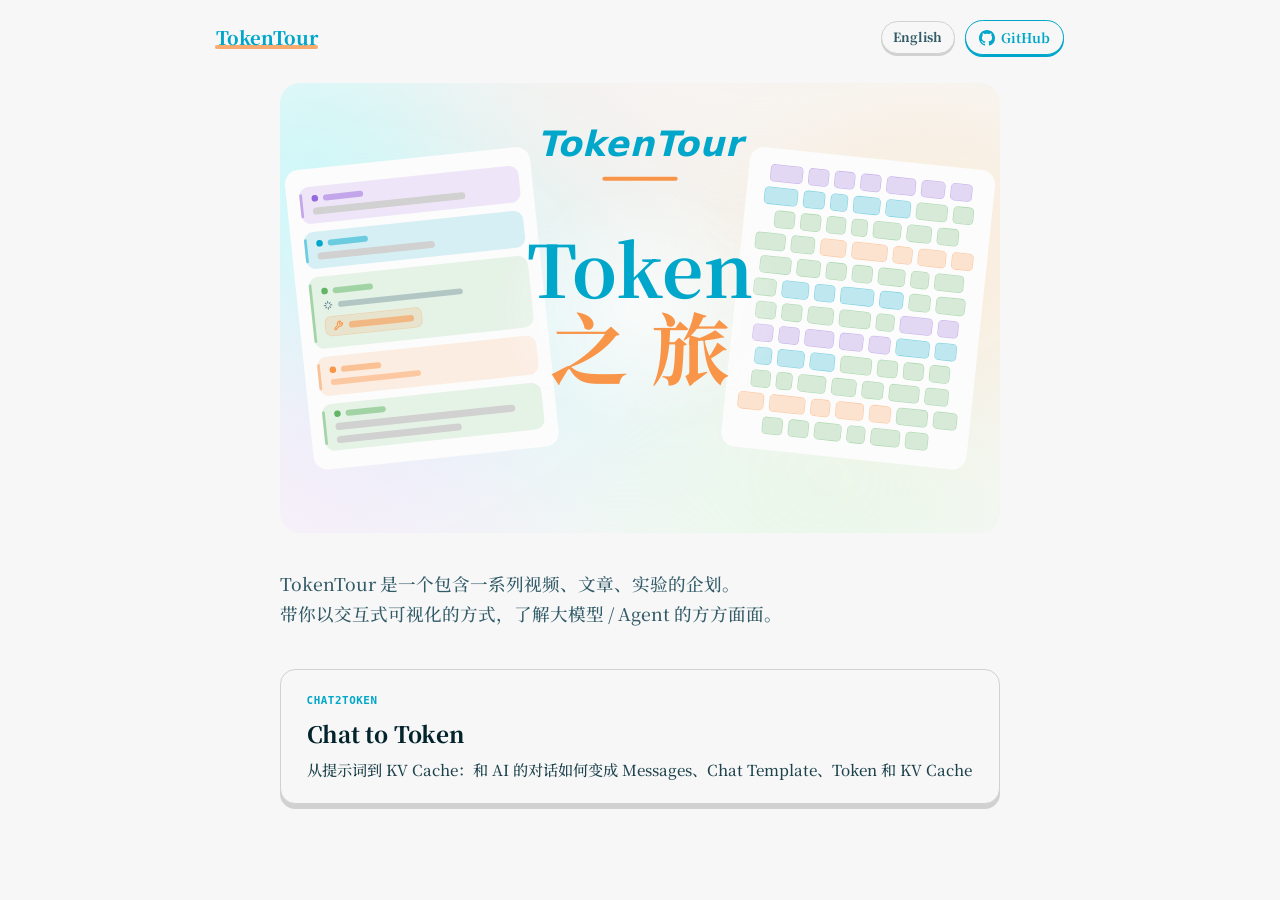
==== zh/index.html @ 14cf1799 "deploy: update static site" ====
<!DOCTYPE html><html lang="zh-CN"> <head><meta charset="UTF-8"><meta name="viewport" content="width=device-width"><meta name="description" content="TokenTour — interactive visualization from agentic messages to KV cache"><title>TokenTour · 交互式 LLM 可视化</title><link rel="preconnect" href="https://fonts.googleapis.com"><link rel="preconnect" href="https://fonts.gstatic.com" crossorigin><link rel="stylesheet" href="https://fonts.googleapis.com/css2?family=Noto+Serif+SC:wght@400;500;600;700&display=swap"><link rel="stylesheet" href="/_astro/Layout.DGezCr8Q.css">
<style>.site-actions[data-astro-cid-3ef6ksr2]{display:inline-flex;align-items:center;gap:.65rem}.site-brand[data-astro-cid-3ef6ksr2]{position:relative;isolation:isolate;font-size:1.15rem;font-weight:800;letter-spacing:-.01em;color:var(--color-primary-500)!important}.site-brand[data-astro-cid-3ef6ksr2]:before{content:"";position:absolute;z-index:-1;left:-.06em;right:-.06em;bottom:.14em;height:.2em;background:color-mix(in oklch,var(--color-accent-500) 78%,transparent);border-radius:2px}.site-lang[data-astro-cid-3ef6ksr2]{display:inline-flex;align-items:center;justify-content:center;min-width:3.25rem;padding:.36rem .72rem;border:1.5px solid var(--color-rule);border-radius:999px;background:var(--color-paper);box-shadow:0 2px 0 0 var(--color-rule);font-size:.78rem;font-weight:800;color:var(--color-ink-soft)!important;transition:transform .12s ease,box-shadow .12s ease,color .15s ease,border-color .15s ease}.site-lang[data-astro-cid-3ef6ksr2]:hover{transform:translateY(-1px);border-color:var(--color-primary-500);color:var(--color-primary-500)!important;box-shadow:0 4px color-mix(in oklch,var(--color-primary-500) 28%,white)}.site-lang[data-astro-cid-3ef6ksr2]:active{transform:translateY(2px);box-shadow:0 0 0 0 var(--color-rule)}.site-gh[data-astro-cid-3ef6ksr2]{display:inline-flex;align-items:center;gap:.4rem;padding:.42rem .8rem;border:1.5px solid var(--color-primary-500);border-radius:999px;background:var(--color-paper);box-shadow:0 2px 0 0 var(--color-primary-500);font-size:.82rem;font-weight:700;color:var(--color-primary-500)!important;transition:transform .12s ease,box-shadow .12s ease,background .15s ease,color .15s ease,border-color .15s ease}.site-gh[data-astro-cid-3ef6ksr2]:hover{transform:translateY(-1px);border-color:var(--color-primary-500);background:var(--color-primary-500);color:#fff!important;box-shadow:0 4px 0 0 var(--color-primary-700)}.site-gh[data-astro-cid-3ef6ksr2]:active{transform:translateY(2px);box-shadow:0 0 0 0 var(--color-primary-700)}@media(max-width:520px){.site-actions[data-astro-cid-3ef6ksr2]{gap:.45rem}.site-gh[data-astro-cid-3ef6ksr2] span[data-astro-cid-3ef6ksr2]{display:none}.site-gh[data-astro-cid-3ef6ksr2],.site-lang[data-astro-cid-3ef6ksr2]{padding-inline:.68rem}}
</style>
<link rel="stylesheet" href="/_astro/CoverHero.C9RZPuMT.css">
<style>.tcard[data-astro-cid-qvmzpehu]{--accent: var(--color-primary-500);--edge: var(--color-rule);--press: 5px;position:relative;isolation:isolate;overflow:hidden;display:flex;flex-direction:column;gap:.45rem;padding:1.45rem 1.6rem 1.3rem;border:1.5px solid var(--color-rule);border-radius:.95rem;background:var(--color-paper);box-shadow:0 var(--press) 0 0 var(--edge);text-decoration:none;transition:transform .15s ease,box-shadow .15s ease,border-color .2s ease}.tcard[data-astro-cid-qvmzpehu]:hover{transform:translateY(-3px);border-color:color-mix(in oklch,var(--accent) 60%,white);--edge: color-mix(in oklch, var(--accent) 32%, white);box-shadow:0 8px 0 0 var(--edge)}.tcard[data-astro-cid-qvmzpehu]:active{transform:translateY(var(--press));box-shadow:0 0 0 0 var(--edge)}.tcard__fog[data-astro-cid-qvmzpehu]{position:absolute;inset:-40%;z-index:0;opacity:0;transition:opacity .4s ease;pointer-events:none;filter:blur(44px);background:radial-gradient(60% 66% at calc(var(--mx, 50%)) calc(var(--my, 50%)),oklch(.94 .085 350 / .66),transparent 80%),radial-gradient(64% 70% at calc(100% - var(--mx, 50%) * .7) calc(var(--my, 50%) * .6 + 6%),oklch(.95 .08 58 / .62),transparent 80%),radial-gradient(66% 72% at calc(var(--mx, 50%) * .6 + 12%) calc(100% - var(--my, 50%) * .7),oklch(.93 .095 295 / .64),transparent 80%),radial-gradient(62% 68% at calc(100% - var(--mx, 50%) * .5) calc(100% - var(--my, 50%) * .55),oklch(.94 .08 240 / .58),transparent 80%),radial-gradient(70% 76% at calc(var(--mx, 50%) * .45 + 28%) calc(var(--my, 50%) * .45 + 26%),oklch(.95 .07 175 / .5),transparent 84%)}.tcard[data-astro-cid-qvmzpehu]:hover .tcard__fog[data-astro-cid-qvmzpehu]{opacity:1}.tcard[data-astro-cid-qvmzpehu]>[data-astro-cid-qvmzpehu]:not(.tcard__fog){position:relative;z-index:1}.tcard__eyebrow[data-astro-cid-qvmzpehu]{font-family:var(--font-mono);font-size:.68rem;font-weight:700;letter-spacing:.05em;text-transform:uppercase;color:var(--accent)}.tcard__title[data-astro-cid-qvmzpehu]{font-size:1.4rem;font-weight:800;letter-spacing:-.01em;color:var(--color-ink)}.tcard__sub[data-astro-cid-qvmzpehu]{font-size:.95rem;font-weight:600;color:var(--color-ink)}.tcard__desc[data-astro-cid-qvmzpehu]{font-size:.95rem;line-height:1.65;color:color-mix(in oklch,var(--color-ink-soft) 55%,var(--color-ink))}.tcard__go[data-astro-cid-qvmzpehu]{margin-top:.4rem;font-size:.85rem;font-weight:700;color:var(--accent)}.tcard__arrow[data-astro-cid-qvmzpehu]{display:inline-block;transition:transform .18s ease}.tcard[data-astro-cid-qvmzpehu]:hover .tcard__arrow[data-astro-cid-qvmzpehu]{transform:translate(3px)}
.home[data-astro-cid-ju6urtpp]{padding-top:.5rem}.home__lede[data-astro-cid-ju6urtpp]{margin:2.25rem 0 2.5rem;max-width:36rem;font-size:1.1rem;line-height:1.7;color:var(--color-ink-soft)}.home__grid[data-astro-cid-ju6urtpp]{display:grid;grid-template-columns:repeat(auto-fit,minmax(17rem,1fr));gap:1.1rem}
</style></head> <body class="min-h-screen">  <header class="site-bar" data-astro-cid-3ef6ksr2> <a class="site-brand" href="/" data-astro-cid-3ef6ksr2>TokenTour</a> <nav class="site-actions" aria-label="Site links" data-astro-cid-3ef6ksr2> <a class="site-lang" href="/" aria-label="Switch to English" data-astro-cid-3ef6ksr2> English </a> <a class="site-gh" href="https://github.com/flwfdd/TokenTour" target="_blank" rel="noopener" data-astro-cid-3ef6ksr2> <svg viewBox="0 0 16 16" width="16" height="16" fill="currentColor" aria-hidden="true" data-astro-cid-3ef6ksr2> <path d="M8 0C3.58 0 0 3.58 0 8c0 3.54 2.29 6.53 5.47 7.59.4.07.55-.17.55-.38 0-.19-.01-.82-.01-1.49-2.01.37-2.53-.49-2.69-.94-.09-.23-.48-.94-.82-1.13-.28-.15-.68-.52-.01-.53.63-.01 1.08.58 1.23.82.72 1.21 1.87.87 2.33.66.07-.52.28-.87.51-1.07-1.78-.2-3.64-.89-3.64-3.95 0-.87.31-1.59.82-2.15-.08-.2-.36-1.02.08-2.12 0 0 .67-.21 2.2.82.64-.18 1.32-.27 2-.27.68 0 1.36.09 2 .27 1.53-1.04 2.2-.82 2.2-.82.44 1.1.16 1.92.08 2.12.51.56.82 1.27.82 2.15 0 3.07-1.87 3.75-3.65 3.95.29.25.54.73.54 1.48 0 1.07-.01 1.93-.01 2.2 0 .21.15.46.55.38A8.01 8.01 0 0016 8c0-4.42-3.58-8-8-8z" data-astro-cid-3ef6ksr2></path> </svg> <span data-astro-cid-3ef6ksr2>GitHub</span> </a> </nav> </header> <main class="column home" data-astro-cid-ju6urtpp> <section class="cover" aria-label="TokenTour 封面" data-astro-cid-ry7qtlxd> <div class="cover__fog" data-cover-fog data-astro-cid-ry7qtlxd></div> <div class="cover__stage" data-astro-cid-ry7qtlxd>  <div class="cover__card-pos cover__card-pos--left" data-astro-cid-ry7qtlxd> <div class="ch-card" data-astro-cid-ry7qtlxd>  <div class="ch-role" style="min-height:68px;background:color-mix(in oklch, oklch(0.62 0.17 300) 15%, transparent)" data-astro-cid-ry7qtlxd> <span class="ch-rail" style="background:oklch(0.62 0.17 300)" data-astro-cid-ry7qtlxd></span> <div class="ch-head" data-astro-cid-ry7qtlxd> <span class="ch-dot" style="background:oklch(0.62 0.17 300)" data-astro-cid-ry7qtlxd></span> <span class="ch-bar" style="width:74px;height:11px;background:color-mix(in oklch, oklch(0.62 0.17 300) 50%, transparent)" data-astro-cid-ry7qtlxd></span> </div> <span class="ch-bar" style="width:78%;background:oklch(0.86 0 0)" data-astro-cid-ry7qtlxd></span> </div>  <div class="ch-role" style="min-height:68px;background:color-mix(in oklch, oklch(0.67 0.13 218) 15%, transparent)" data-astro-cid-ry7qtlxd> <span class="ch-rail" style="background:oklch(0.67 0.13 218)" data-astro-cid-ry7qtlxd></span> <div class="ch-head" data-astro-cid-ry7qtlxd> <span class="ch-dot" style="background:oklch(0.67 0.13 218)" data-astro-cid-ry7qtlxd></span> <span class="ch-bar" style="width:74px;height:11px;background:color-mix(in oklch, oklch(0.67 0.13 218) 50%, transparent)" data-astro-cid-ry7qtlxd></span> </div> <span class="ch-bar" style="width:60%;background:oklch(0.86 0 0)" data-astro-cid-ry7qtlxd></span> </div>  <div class="ch-role" style="min-height:132px;background:color-mix(in oklch, oklch(0.7 0.14 145) 15%, transparent)" data-astro-cid-ry7qtlxd> <span class="ch-rail" style="background:oklch(0.7 0.14 145)" data-astro-cid-ry7qtlxd></span> <div class="ch-head" data-astro-cid-ry7qtlxd> <span class="ch-dot" style="background:oklch(0.7 0.14 145)" data-astro-cid-ry7qtlxd></span> <span class="ch-bar" style="width:74px;height:11px;background:color-mix(in oklch, oklch(0.7 0.14 145) 50%, transparent)" data-astro-cid-ry7qtlxd></span> </div> <div class="ch-head" data-astro-cid-ry7qtlxd> <svg class="ch-icon" viewBox="0 0 24 24" fill="none" stroke="oklch(0.6 0.04 218)" stroke-width="2.4" stroke-linecap="round" stroke-linejoin="round" data-astro-cid-ry7qtlxd><path d="M12 3v4 M12 17v4 M3 12h4 M17 12h4 M6.3 6.3l2.1 2.1 M15.6 15.6l2.1 2.1 M17.7 6.3l-2.1 2.1 M8.4 15.6l-2.1 2.1" data-astro-cid-ry7qtlxd></path></svg> <span class="ch-bar" style="width:64%;height:11px;background:color-mix(in oklch, oklch(0.6 0.04 218) 40%, transparent)" data-astro-cid-ry7qtlxd></span> </div> <div class="ch-tool" style="background:color-mix(in oklch, oklch(0.76 0.15 55) 16%, transparent);border:1.5px solid color-mix(in oklch, oklch(0.76 0.15 55) 32%, transparent)" data-astro-cid-ry7qtlxd> <svg class="ch-icon" viewBox="0 0 24 24" fill="none" stroke="oklch(0.76 0.15 55)" stroke-width="2.4" stroke-linecap="round" stroke-linejoin="round" data-astro-cid-ry7qtlxd><path d="M14.7 6.3a1 1 0 0 0 0 1.4l1.6 1.6a1 1 0 0 0 1.4 0l3.77-3.77a6 6 0 0 1-7.94 7.94l-6.91 6.91a2.12 2.12 0 0 1-3-3l6.91-6.91a6 6 0 0 1 7.94-7.94l-3.76 3.76z" data-astro-cid-ry7qtlxd></path></svg> <span class="ch-bar" style="width:120px;height:12px;background:color-mix(in oklch, oklch(0.76 0.15 55) 55%, transparent)" data-astro-cid-ry7qtlxd></span> </div> </div>  <div class="ch-role" style="min-height:72px;background:color-mix(in oklch, oklch(0.76 0.15 55) 15%, transparent)" data-astro-cid-ry7qtlxd> <span class="ch-rail" style="background:oklch(0.76 0.15 55)" data-astro-cid-ry7qtlxd></span> <div class="ch-head" data-astro-cid-ry7qtlxd> <span class="ch-dot" style="background:oklch(0.76 0.15 55)" data-astro-cid-ry7qtlxd></span> <span class="ch-bar" style="width:74px;height:11px;background:color-mix(in oklch, oklch(0.76 0.15 55) 50%, transparent)" data-astro-cid-ry7qtlxd></span> </div> <span class="ch-bar" style="width:46%;height:11px;background:color-mix(in oklch, oklch(0.76 0.15 55) 42%, transparent)" data-astro-cid-ry7qtlxd></span> </div>  <div class="ch-role" style="min-height:86px;background:color-mix(in oklch, oklch(0.7 0.14 145) 15%, transparent)" data-astro-cid-ry7qtlxd> <span class="ch-rail" style="background:oklch(0.7 0.14 145)" data-astro-cid-ry7qtlxd></span> <div class="ch-head" data-astro-cid-ry7qtlxd> <span class="ch-dot" style="background:oklch(0.7 0.14 145)" data-astro-cid-ry7qtlxd></span> <span class="ch-bar" style="width:74px;height:11px;background:color-mix(in oklch, oklch(0.7 0.14 145) 50%, transparent)" data-astro-cid-ry7qtlxd></span> </div> <span class="ch-bar" style="width:92%;background:oklch(0.86 0 0)" data-astro-cid-ry7qtlxd></span> <span class="ch-bar" style="width:64%;background:oklch(0.86 0 0)" data-astro-cid-ry7qtlxd></span> </div> </div> </div>  <div class="cover__card-pos cover__card-pos--right" data-astro-cid-ry7qtlxd> <div class="tk-card" data-astro-cid-ry7qtlxd> <span class="tk-block" style="width:60px;background:color-mix(in oklch, oklch(0.62 0.17 300) 24%, transparent);border:1.5px solid color-mix(in oklch, oklch(0.62 0.17 300) 42%, transparent)" data-astro-cid-ry7qtlxd></span><span class="tk-block" style="width:38px;background:color-mix(in oklch, oklch(0.62 0.17 300) 24%, transparent);border:1.5px solid color-mix(in oklch, oklch(0.62 0.17 300) 42%, transparent)" data-astro-cid-ry7qtlxd></span><span class="tk-block" style="width:38px;background:color-mix(in oklch, oklch(0.62 0.17 300) 24%, transparent);border:1.5px solid color-mix(in oklch, oklch(0.62 0.17 300) 42%, transparent)" data-astro-cid-ry7qtlxd></span><span class="tk-block" style="width:38px;background:color-mix(in oklch, oklch(0.62 0.17 300) 24%, transparent);border:1.5px solid color-mix(in oklch, oklch(0.62 0.17 300) 42%, transparent)" data-astro-cid-ry7qtlxd></span><span class="tk-block" style="width:54px;background:color-mix(in oklch, oklch(0.62 0.17 300) 24%, transparent);border:1.5px solid color-mix(in oklch, oklch(0.62 0.17 300) 42%, transparent)" data-astro-cid-ry7qtlxd></span><span class="tk-block" style="width:44px;background:color-mix(in oklch, oklch(0.62 0.17 300) 24%, transparent);border:1.5px solid color-mix(in oklch, oklch(0.62 0.17 300) 42%, transparent)" data-astro-cid-ry7qtlxd></span><span class="tk-block" style="width:40px;background:color-mix(in oklch, oklch(0.62 0.17 300) 24%, transparent);border:1.5px solid color-mix(in oklch, oklch(0.62 0.17 300) 42%, transparent)" data-astro-cid-ry7qtlxd></span><span class="tk-block" style="width:62px;background:color-mix(in oklch, oklch(0.67 0.13 218) 24%, transparent);border:1.5px solid color-mix(in oklch, oklch(0.67 0.13 218) 42%, transparent)" data-astro-cid-ry7qtlxd></span><span class="tk-block" style="width:40px;background:color-mix(in oklch, oklch(0.67 0.13 218) 24%, transparent);border:1.5px solid color-mix(in oklch, oklch(0.67 0.13 218) 42%, transparent)" data-astro-cid-ry7qtlxd></span><span class="tk-block" style="width:32px;background:color-mix(in oklch, oklch(0.67 0.13 218) 24%, transparent);border:1.5px solid color-mix(in oklch, oklch(0.67 0.13 218) 42%, transparent)" data-astro-cid-ry7qtlxd></span><span class="tk-block" style="width:50px;background:color-mix(in oklch, oklch(0.67 0.13 218) 24%, transparent);border:1.5px solid color-mix(in oklch, oklch(0.67 0.13 218) 42%, transparent)" data-astro-cid-ry7qtlxd></span><span class="tk-block" style="width:46px;background:color-mix(in oklch, oklch(0.67 0.13 218) 24%, transparent);border:1.5px solid color-mix(in oklch, oklch(0.67 0.13 218) 42%, transparent)" data-astro-cid-ry7qtlxd></span><span class="tk-block" style="width:58px;background:color-mix(in oklch, oklch(0.7 0.14 145) 24%, transparent);border:1.5px solid color-mix(in oklch, oklch(0.7 0.14 145) 42%, transparent)" data-astro-cid-ry7qtlxd></span><span class="tk-block" style="width:38px;background:color-mix(in oklch, oklch(0.7 0.14 145) 24%, transparent);border:1.5px solid color-mix(in oklch, oklch(0.7 0.14 145) 42%, transparent)" data-astro-cid-ry7qtlxd></span><span class="tk-block" style="width:38px;background:color-mix(in oklch, oklch(0.7 0.14 145) 24%, transparent);border:1.5px solid color-mix(in oklch, oklch(0.7 0.14 145) 42%, transparent)" data-astro-cid-ry7qtlxd></span><span class="tk-block" style="width:38px;background:color-mix(in oklch, oklch(0.7 0.14 145) 24%, transparent);border:1.5px solid color-mix(in oklch, oklch(0.7 0.14 145) 42%, transparent)" data-astro-cid-ry7qtlxd></span><span class="tk-block" style="width:36px;background:color-mix(in oklch, oklch(0.7 0.14 145) 24%, transparent);border:1.5px solid color-mix(in oklch, oklch(0.7 0.14 145) 42%, transparent)" data-astro-cid-ry7qtlxd></span><span class="tk-block" style="width:30px;background:color-mix(in oklch, oklch(0.7 0.14 145) 24%, transparent);border:1.5px solid color-mix(in oklch, oklch(0.7 0.14 145) 42%, transparent)" data-astro-cid-ry7qtlxd></span><span class="tk-block" style="width:52px;background:color-mix(in oklch, oklch(0.7 0.14 145) 24%, transparent);border:1.5px solid color-mix(in oklch, oklch(0.7 0.14 145) 42%, transparent)" data-astro-cid-ry7qtlxd></span><span class="tk-block" style="width:46px;background:color-mix(in oklch, oklch(0.7 0.14 145) 24%, transparent);border:1.5px solid color-mix(in oklch, oklch(0.7 0.14 145) 42%, transparent)" data-astro-cid-ry7qtlxd></span><span class="tk-block" style="width:40px;background:color-mix(in oklch, oklch(0.7 0.14 145) 24%, transparent);border:1.5px solid color-mix(in oklch, oklch(0.7 0.14 145) 42%, transparent)" data-astro-cid-ry7qtlxd></span><span class="tk-block" style="width:56px;background:color-mix(in oklch, oklch(0.7 0.14 145) 24%, transparent);border:1.5px solid color-mix(in oklch, oklch(0.7 0.14 145) 42%, transparent)" data-astro-cid-ry7qtlxd></span><span class="tk-block" style="width:44px;background:color-mix(in oklch, oklch(0.7 0.14 145) 24%, transparent);border:1.5px solid color-mix(in oklch, oklch(0.7 0.14 145) 42%, transparent)" data-astro-cid-ry7qtlxd></span><span class="tk-block" style="width:48px;background:color-mix(in oklch, oklch(0.76 0.15 55) 24%, transparent);border:1.5px solid color-mix(in oklch, oklch(0.76 0.15 55) 42%, transparent)" data-astro-cid-ry7qtlxd></span><span class="tk-block" style="width:66px;background:color-mix(in oklch, oklch(0.76 0.15 55) 24%, transparent);border:1.5px solid color-mix(in oklch, oklch(0.76 0.15 55) 42%, transparent)" data-astro-cid-ry7qtlxd></span><span class="tk-block" style="width:36px;background:color-mix(in oklch, oklch(0.76 0.15 55) 24%, transparent);border:1.5px solid color-mix(in oklch, oklch(0.76 0.15 55) 42%, transparent)" data-astro-cid-ry7qtlxd></span><span class="tk-block" style="width:52px;background:color-mix(in oklch, oklch(0.76 0.15 55) 24%, transparent);border:1.5px solid color-mix(in oklch, oklch(0.76 0.15 55) 42%, transparent)" data-astro-cid-ry7qtlxd></span><span class="tk-block" style="width:40px;background:color-mix(in oklch, oklch(0.76 0.15 55) 24%, transparent);border:1.5px solid color-mix(in oklch, oklch(0.76 0.15 55) 42%, transparent)" data-astro-cid-ry7qtlxd></span><span class="tk-block" style="width:58px;background:color-mix(in oklch, oklch(0.7 0.14 145) 24%, transparent);border:1.5px solid color-mix(in oklch, oklch(0.7 0.14 145) 42%, transparent)" data-astro-cid-ry7qtlxd></span><span class="tk-block" style="width:44px;background:color-mix(in oklch, oklch(0.7 0.14 145) 24%, transparent);border:1.5px solid color-mix(in oklch, oklch(0.7 0.14 145) 42%, transparent)" data-astro-cid-ry7qtlxd></span><span class="tk-block" style="width:38px;background:color-mix(in oklch, oklch(0.7 0.14 145) 24%, transparent);border:1.5px solid color-mix(in oklch, oklch(0.7 0.14 145) 42%, transparent)" data-astro-cid-ry7qtlxd></span><span class="tk-block" style="width:38px;background:color-mix(in oklch, oklch(0.7 0.14 145) 24%, transparent);border:1.5px solid color-mix(in oklch, oklch(0.7 0.14 145) 42%, transparent)" data-astro-cid-ry7qtlxd></span><span class="tk-block" style="width:50px;background:color-mix(in oklch, oklch(0.7 0.14 145) 24%, transparent);border:1.5px solid color-mix(in oklch, oklch(0.7 0.14 145) 42%, transparent)" data-astro-cid-ry7qtlxd></span><span class="tk-block" style="width:34px;background:color-mix(in oklch, oklch(0.7 0.14 145) 24%, transparent);border:1.5px solid color-mix(in oklch, oklch(0.7 0.14 145) 42%, transparent)" data-astro-cid-ry7qtlxd></span><span class="tk-block" style="width:54px;background:color-mix(in oklch, oklch(0.7 0.14 145) 24%, transparent);border:1.5px solid color-mix(in oklch, oklch(0.7 0.14 145) 42%, transparent)" data-astro-cid-ry7qtlxd></span><span class="tk-block" style="width:42px;background:color-mix(in oklch, oklch(0.7 0.14 145) 24%, transparent);border:1.5px solid color-mix(in oklch, oklch(0.7 0.14 145) 42%, transparent)" data-astro-cid-ry7qtlxd></span><span class="tk-block" style="width:50px;background:color-mix(in oklch, oklch(0.67 0.13 218) 24%, transparent);border:1.5px solid color-mix(in oklch, oklch(0.67 0.13 218) 42%, transparent)" data-astro-cid-ry7qtlxd></span><span class="tk-block" style="width:38px;background:color-mix(in oklch, oklch(0.67 0.13 218) 24%, transparent);border:1.5px solid color-mix(in oklch, oklch(0.67 0.13 218) 42%, transparent)" data-astro-cid-ry7qtlxd></span><span class="tk-block" style="width:62px;background:color-mix(in oklch, oklch(0.67 0.13 218) 24%, transparent);border:1.5px solid color-mix(in oklch, oklch(0.67 0.13 218) 42%, transparent)" data-astro-cid-ry7qtlxd></span><span class="tk-block" style="width:44px;background:color-mix(in oklch, oklch(0.67 0.13 218) 24%, transparent);border:1.5px solid color-mix(in oklch, oklch(0.67 0.13 218) 42%, transparent)" data-astro-cid-ry7qtlxd></span><span class="tk-block" style="width:40px;background:color-mix(in oklch, oklch(0.7 0.14 145) 24%, transparent);border:1.5px solid color-mix(in oklch, oklch(0.7 0.14 145) 42%, transparent)" data-astro-cid-ry7qtlxd></span><span class="tk-block" style="width:54px;background:color-mix(in oklch, oklch(0.7 0.14 145) 24%, transparent);border:1.5px solid color-mix(in oklch, oklch(0.7 0.14 145) 42%, transparent)" data-astro-cid-ry7qtlxd></span><span class="tk-block" style="width:38px;background:color-mix(in oklch, oklch(0.7 0.14 145) 24%, transparent);border:1.5px solid color-mix(in oklch, oklch(0.7 0.14 145) 42%, transparent)" data-astro-cid-ry7qtlxd></span><span class="tk-block" style="width:38px;background:color-mix(in oklch, oklch(0.7 0.14 145) 24%, transparent);border:1.5px solid color-mix(in oklch, oklch(0.7 0.14 145) 42%, transparent)" data-astro-cid-ry7qtlxd></span><span class="tk-block" style="width:48px;background:color-mix(in oklch, oklch(0.7 0.14 145) 24%, transparent);border:1.5px solid color-mix(in oklch, oklch(0.7 0.14 145) 42%, transparent)" data-astro-cid-ry7qtlxd></span><span class="tk-block" style="width:58px;background:color-mix(in oklch, oklch(0.7 0.14 145) 24%, transparent);border:1.5px solid color-mix(in oklch, oklch(0.7 0.14 145) 42%, transparent)" data-astro-cid-ry7qtlxd></span><span class="tk-block" style="width:34px;background:color-mix(in oklch, oklch(0.7 0.14 145) 24%, transparent);border:1.5px solid color-mix(in oklch, oklch(0.7 0.14 145) 42%, transparent)" data-astro-cid-ry7qtlxd></span><span class="tk-block" style="width:60px;background:color-mix(in oklch, oklch(0.62 0.17 300) 24%, transparent);border:1.5px solid color-mix(in oklch, oklch(0.62 0.17 300) 42%, transparent)" data-astro-cid-ry7qtlxd></span><span class="tk-block" style="width:38px;background:color-mix(in oklch, oklch(0.62 0.17 300) 24%, transparent);border:1.5px solid color-mix(in oklch, oklch(0.62 0.17 300) 42%, transparent)" data-astro-cid-ry7qtlxd></span><span class="tk-block" style="width:38px;background:color-mix(in oklch, oklch(0.62 0.17 300) 24%, transparent);border:1.5px solid color-mix(in oklch, oklch(0.62 0.17 300) 42%, transparent)" data-astro-cid-ry7qtlxd></span><span class="tk-block" style="width:38px;background:color-mix(in oklch, oklch(0.62 0.17 300) 24%, transparent);border:1.5px solid color-mix(in oklch, oklch(0.62 0.17 300) 42%, transparent)" data-astro-cid-ry7qtlxd></span><span class="tk-block" style="width:54px;background:color-mix(in oklch, oklch(0.62 0.17 300) 24%, transparent);border:1.5px solid color-mix(in oklch, oklch(0.62 0.17 300) 42%, transparent)" data-astro-cid-ry7qtlxd></span><span class="tk-block" style="width:44px;background:color-mix(in oklch, oklch(0.62 0.17 300) 24%, transparent);border:1.5px solid color-mix(in oklch, oklch(0.62 0.17 300) 42%, transparent)" data-astro-cid-ry7qtlxd></span><span class="tk-block" style="width:40px;background:color-mix(in oklch, oklch(0.62 0.17 300) 24%, transparent);border:1.5px solid color-mix(in oklch, oklch(0.62 0.17 300) 42%, transparent)" data-astro-cid-ry7qtlxd></span><span class="tk-block" style="width:62px;background:color-mix(in oklch, oklch(0.67 0.13 218) 24%, transparent);border:1.5px solid color-mix(in oklch, oklch(0.67 0.13 218) 42%, transparent)" data-astro-cid-ry7qtlxd></span><span class="tk-block" style="width:40px;background:color-mix(in oklch, oklch(0.67 0.13 218) 24%, transparent);border:1.5px solid color-mix(in oklch, oklch(0.67 0.13 218) 42%, transparent)" data-astro-cid-ry7qtlxd></span><span class="tk-block" style="width:32px;background:color-mix(in oklch, oklch(0.67 0.13 218) 24%, transparent);border:1.5px solid color-mix(in oklch, oklch(0.67 0.13 218) 42%, transparent)" data-astro-cid-ry7qtlxd></span><span class="tk-block" style="width:50px;background:color-mix(in oklch, oklch(0.67 0.13 218) 24%, transparent);border:1.5px solid color-mix(in oklch, oklch(0.67 0.13 218) 42%, transparent)" data-astro-cid-ry7qtlxd></span><span class="tk-block" style="width:46px;background:color-mix(in oklch, oklch(0.67 0.13 218) 24%, transparent);border:1.5px solid color-mix(in oklch, oklch(0.67 0.13 218) 42%, transparent)" data-astro-cid-ry7qtlxd></span><span class="tk-block" style="width:58px;background:color-mix(in oklch, oklch(0.7 0.14 145) 24%, transparent);border:1.5px solid color-mix(in oklch, oklch(0.7 0.14 145) 42%, transparent)" data-astro-cid-ry7qtlxd></span><span class="tk-block" style="width:38px;background:color-mix(in oklch, oklch(0.7 0.14 145) 24%, transparent);border:1.5px solid color-mix(in oklch, oklch(0.7 0.14 145) 42%, transparent)" data-astro-cid-ry7qtlxd></span><span class="tk-block" style="width:38px;background:color-mix(in oklch, oklch(0.7 0.14 145) 24%, transparent);border:1.5px solid color-mix(in oklch, oklch(0.7 0.14 145) 42%, transparent)" data-astro-cid-ry7qtlxd></span><span class="tk-block" style="width:38px;background:color-mix(in oklch, oklch(0.7 0.14 145) 24%, transparent);border:1.5px solid color-mix(in oklch, oklch(0.7 0.14 145) 42%, transparent)" data-astro-cid-ry7qtlxd></span><span class="tk-block" style="width:36px;background:color-mix(in oklch, oklch(0.7 0.14 145) 24%, transparent);border:1.5px solid color-mix(in oklch, oklch(0.7 0.14 145) 42%, transparent)" data-astro-cid-ry7qtlxd></span><span class="tk-block" style="width:30px;background:color-mix(in oklch, oklch(0.7 0.14 145) 24%, transparent);border:1.5px solid color-mix(in oklch, oklch(0.7 0.14 145) 42%, transparent)" data-astro-cid-ry7qtlxd></span><span class="tk-block" style="width:52px;background:color-mix(in oklch, oklch(0.7 0.14 145) 24%, transparent);border:1.5px solid color-mix(in oklch, oklch(0.7 0.14 145) 42%, transparent)" data-astro-cid-ry7qtlxd></span><span class="tk-block" style="width:46px;background:color-mix(in oklch, oklch(0.7 0.14 145) 24%, transparent);border:1.5px solid color-mix(in oklch, oklch(0.7 0.14 145) 42%, transparent)" data-astro-cid-ry7qtlxd></span><span class="tk-block" style="width:40px;background:color-mix(in oklch, oklch(0.7 0.14 145) 24%, transparent);border:1.5px solid color-mix(in oklch, oklch(0.7 0.14 145) 42%, transparent)" data-astro-cid-ry7qtlxd></span><span class="tk-block" style="width:56px;background:color-mix(in oklch, oklch(0.7 0.14 145) 24%, transparent);border:1.5px solid color-mix(in oklch, oklch(0.7 0.14 145) 42%, transparent)" data-astro-cid-ry7qtlxd></span><span class="tk-block" style="width:44px;background:color-mix(in oklch, oklch(0.7 0.14 145) 24%, transparent);border:1.5px solid color-mix(in oklch, oklch(0.7 0.14 145) 42%, transparent)" data-astro-cid-ry7qtlxd></span><span class="tk-block" style="width:48px;background:color-mix(in oklch, oklch(0.76 0.15 55) 24%, transparent);border:1.5px solid color-mix(in oklch, oklch(0.76 0.15 55) 42%, transparent)" data-astro-cid-ry7qtlxd></span><span class="tk-block" style="width:66px;background:color-mix(in oklch, oklch(0.76 0.15 55) 24%, transparent);border:1.5px solid color-mix(in oklch, oklch(0.76 0.15 55) 42%, transparent)" data-astro-cid-ry7qtlxd></span><span class="tk-block" style="width:36px;background:color-mix(in oklch, oklch(0.76 0.15 55) 24%, transparent);border:1.5px solid color-mix(in oklch, oklch(0.76 0.15 55) 42%, transparent)" data-astro-cid-ry7qtlxd></span><span class="tk-block" style="width:52px;background:color-mix(in oklch, oklch(0.76 0.15 55) 24%, transparent);border:1.5px solid color-mix(in oklch, oklch(0.76 0.15 55) 42%, transparent)" data-astro-cid-ry7qtlxd></span><span class="tk-block" style="width:40px;background:color-mix(in oklch, oklch(0.76 0.15 55) 24%, transparent);border:1.5px solid color-mix(in oklch, oklch(0.76 0.15 55) 42%, transparent)" data-astro-cid-ry7qtlxd></span><span class="tk-block" style="width:58px;background:color-mix(in oklch, oklch(0.7 0.14 145) 24%, transparent);border:1.5px solid color-mix(in oklch, oklch(0.7 0.14 145) 42%, transparent)" data-astro-cid-ry7qtlxd></span><span class="tk-block" style="width:44px;background:color-mix(in oklch, oklch(0.7 0.14 145) 24%, transparent);border:1.5px solid color-mix(in oklch, oklch(0.7 0.14 145) 42%, transparent)" data-astro-cid-ry7qtlxd></span><span class="tk-block" style="width:38px;background:color-mix(in oklch, oklch(0.7 0.14 145) 24%, transparent);border:1.5px solid color-mix(in oklch, oklch(0.7 0.14 145) 42%, transparent)" data-astro-cid-ry7qtlxd></span><span class="tk-block" style="width:38px;background:color-mix(in oklch, oklch(0.7 0.14 145) 24%, transparent);border:1.5px solid color-mix(in oklch, oklch(0.7 0.14 145) 42%, transparent)" data-astro-cid-ry7qtlxd></span><span class="tk-block" style="width:50px;background:color-mix(in oklch, oklch(0.7 0.14 145) 24%, transparent);border:1.5px solid color-mix(in oklch, oklch(0.7 0.14 145) 42%, transparent)" data-astro-cid-ry7qtlxd></span><span class="tk-block" style="width:34px;background:color-mix(in oklch, oklch(0.7 0.14 145) 24%, transparent);border:1.5px solid color-mix(in oklch, oklch(0.7 0.14 145) 42%, transparent)" data-astro-cid-ry7qtlxd></span><span class="tk-block" style="width:54px;background:color-mix(in oklch, oklch(0.7 0.14 145) 24%, transparent);border:1.5px solid color-mix(in oklch, oklch(0.7 0.14 145) 42%, transparent)" data-astro-cid-ry7qtlxd></span><span class="tk-block" style="width:42px;background:color-mix(in oklch, oklch(0.7 0.14 145) 24%, transparent);border:1.5px solid color-mix(in oklch, oklch(0.7 0.14 145) 42%, transparent)" data-astro-cid-ry7qtlxd></span> </div> </div>  <div class="cover__eyebrow" data-astro-cid-ry7qtlxd> <div class="cover__brand" data-astro-cid-ry7qtlxd>TokenTour</div> <div class="cover__brand-rule" data-astro-cid-ry7qtlxd></div> </div>  <div class="cover__center" data-astro-cid-ry7qtlxd> <div class="cover__glow" data-astro-cid-ry7qtlxd></div> <div class="cover__title" data-astro-cid-ry7qtlxd> <div class="cover__title-line cover__title-line--hero cover__title-line--primary" data-astro-cid-ry7qtlxd> Token </div><div class="cover__title-line cover__title-line--lead cover__title-line--accent" data-astro-cid-ry7qtlxd> 之旅 </div> </div> </div> </div> </section>  <script type="module">function u(){const t=document.querySelector("[data-cover-fog]");if(!t||t.dataset.fogInit)return;t.dataset.fogInit="1";const s=t.closest(".cover"),i=s?.querySelector(".cover__stage");if(s&&i){const e=()=>{i.style.setProperty("--cover-scale",String(s.clientWidth/1320))};e(),new ResizeObserver(e).observe(s)}const m=window.matchMedia("(prefers-reduced-motion: reduce)").matches,o=(e,r,a,v,C,b,y,l,E,I,f)=>{const S=b+l*Math.cos(E*e+f),$=y+l*Math.sin(I*e+f);return`radial-gradient(42% 46% at ${S}% ${$}%, oklch(${a} ${v} ${r} / ${C}), transparent 72%)`},d=e=>[o(e,218,.93,.12,.62,26,32,18,1,1,0),o(e,55,.94,.11,.6,76,28,16,1,2,1.7),o(e,300,.93,.11,.54,30,74,17,2,1,3.1),o(e,145,.94,.1,.5,74,76,19,1,1,4.6),o(e,195,.95,.09,.44,50,50,15,2,2,2.2),o(e,28,.95,.08,.4,50,18,14,1,1,5.4)].join(",");if(m){t.style.background=d(0);return}let n=0;const g=performance.now(),c=e=>{const r=(e-g)/1e3%5,a=2*Math.PI*r/5;t.style.background=d(a),n=requestAnimationFrame(c)};n=requestAnimationFrame(c),new IntersectionObserver(e=>{for(const r of e)r.isIntersecting&&!n?n=requestAnimationFrame(c):!r.isIntersecting&&n&&(cancelAnimationFrame(n),n=0)}).observe(t)}u();document.addEventListener("astro:page-load",u);</script> <p class="home__lede" data-astro-cid-ju6urtpp>
TokenTour 是一个包含一系列视频、文章、实验的企划。
<br data-astro-cid-ju6urtpp>
带你以交互式可视化的方式，了解大模型 / Agent 的方方面面。
</p> <div class="home__grid" data-astro-cid-ju6urtpp> <a class="tcard" href="/chat2token/zh" data-spotlight style="--accent:var(--color-primary-500)" data-astro-cid-qvmzpehu> <span class="tcard__fog" aria-hidden="true" data-astro-cid-qvmzpehu></span> <span class="tcard__eyebrow" data-astro-cid-qvmzpehu>chat2token</span> <span class="tcard__title" data-astro-cid-qvmzpehu>Chat to Token</span>  <span class="tcard__desc" data-astro-cid-qvmzpehu>从提示词到 KV Cache：和 AI 的对话如何变成 Messages、Chat Template、Token 和 KV Cache</span>  </a>  <script type="module">for(const t of document.querySelectorAll("[data-spotlight]")){let l=0,o=50,n=50;t.addEventListener("pointermove",r=>{const e=t.getBoundingClientRect();o=(r.clientX-e.left)/e.width*100,n=(r.clientY-e.top)/e.height*100,l||(l=requestAnimationFrame(()=>{t.style.setProperty("--mx",`${o}%`),t.style.setProperty("--my",`${n}%`),l=0}))})}</script> </div> </main>  </body></html>
---- _astro/Layout.DGezCr8Q.css ----
@layer properties{@supports (((-webkit-hyphens:none)) and (not (margin-trim:inline))) or ((-moz-orient:inline) and (not (color:rgb(from red r g b)))){*,:before,:after,::backdrop{--tw-rotate-x:initial;--tw-rotate-y:initial;--tw-rotate-z:initial;--tw-skew-x:initial;--tw-skew-y:initial;--tw-space-y-reverse:0;--tw-border-style:solid;--tw-leading:initial;--tw-font-weight:initial;--tw-tracking:initial;--tw-shadow:0 0 #0000;--tw-shadow-color:initial;--tw-shadow-alpha:100%;--tw-inset-shadow:0 0 #0000;--tw-inset-shadow-color:initial;--tw-inset-shadow-alpha:100%;--tw-ring-color:initial;--tw-ring-shadow:0 0 #0000;--tw-inset-ring-color:initial;--tw-inset-ring-shadow:0 0 #0000;--tw-ring-inset:initial;--tw-ring-offset-width:0px;--tw-ring-offset-color:#fff;--tw-ring-offset-shadow:0 0 #0000;--tw-outline-style:solid;--tw-blur:initial;--tw-brightness:initial;--tw-contrast:initial;--tw-grayscale:initial;--tw-hue-rotate:initial;--tw-invert:initial;--tw-opacity:initial;--tw-saturate:initial;--tw-sepia:initial;--tw-drop-shadow:initial;--tw-drop-shadow-color:initial;--tw-drop-shadow-alpha:100%;--tw-drop-shadow-size:initial;--tw-backdrop-blur:initial;--tw-backdrop-brightness:initial;--tw-backdrop-contrast:initial;--tw-backdrop-grayscale:initial;--tw-backdrop-hue-rotate:initial;--tw-backdrop-invert:initial;--tw-backdrop-opacity:initial;--tw-backdrop-saturate:initial;--tw-backdrop-sepia:initial;--tw-ease:initial;--shadow-alpha:1}}}@layer theme{:root,:host{--font-sans:ui-sans-serif, system-ui, sans-serif, "Apple Color Emoji", "Segoe UI Emoji", "Segoe UI Symbol", "Noto Color Emoji";--font-serif:ui-serif, Georgia, Cambria, "Times New Roman", Times, serif;--font-mono:ui-monospace, SFMono-Regular, Menlo, Monaco, Consolas, "Liberation Mono", "Courier New", monospace;--color-black:#000;--color-white:#fff;--spacing:.25rem;--container-md:28rem;--container-2xl:42rem;--container-3xl:48rem;--text-xs:.75rem;--text-xs--line-height:calc(1 / .75);--text-sm:.875rem;--text-sm--line-height:calc(1.25 / .875);--text-base:1rem;--text-base--line-height: 1.5 ;--text-lg:1.125rem;--text-lg--line-height:calc(1.75 / 1.125);--font-weight-semibold:600;--font-weight-bold:700;--tracking-wider:.05em;--leading-relaxed:1.625;--radius-sm:.25rem;--radius-md:.375rem;--radius-lg:.5rem;--radius-xl:.75rem;--radius-2xl:1rem;--ease-out:cubic-bezier(0, 0, .2, 1);--ease-in-out:cubic-bezier(.4, 0, .2, 1);--blur-sm:8px;--default-transition-duration:.15s;--default-transition-timing-function:cubic-bezier(.4, 0, .2, 1);--default-font-family:var(--font-sans);--default-mono-font-family:var(--font-mono)}}@layer base{*,:after,:before,::backdrop{box-sizing:border-box;border:0 solid;margin:0;padding:0}::file-selector-button{box-sizing:border-box;border:0 solid;margin:0;padding:0}html,:host{-webkit-text-size-adjust:100%;tab-size:4;line-height:1.5;font-family:var(--default-font-family,ui-sans-serif, system-ui, sans-serif, "Apple Color Emoji", "Segoe UI Emoji", "Segoe UI Symbol", "Noto Color Emoji");font-feature-settings:var(--default-font-feature-settings,normal);font-variation-settings:var(--default-font-variation-settings,normal);-webkit-tap-highlight-color:transparent}hr{height:0;color:inherit;border-top-width:1px}abbr:where([title]){-webkit-text-decoration:underline dotted;text-decoration:underline dotted}h1,h2,h3,h4,h5,h6{font-size:inherit;font-weight:inherit}a{color:inherit;-webkit-text-decoration:inherit;text-decoration:inherit}b,strong{font-weight:bolder}code,kbd,samp,pre{font-family:var(--default-mono-font-family,ui-monospace, SFMono-Regular, Menlo, Monaco, Consolas, "Liberation Mono", "Courier New", monospace);font-feature-settings:var(--default-mono-font-feature-settings,normal);font-variation-settings:var(--default-mono-font-variation-settings,normal);font-size:1em}small{font-size:80%}sub,sup{vertical-align:baseline;font-size:75%;line-height:0;position:relative}sub{bottom:-.25em}sup{top:-.5em}table{text-indent:0;border-color:inherit;border-collapse:collapse}:-moz-focusring{outline:auto}progress{vertical-align:baseline}summary{display:list-item}ol,ul,menu{list-style:none}img,svg,video,canvas,audio,iframe,embed,object{vertical-align:middle;display:block}img,video{max-width:100%;height:auto}button,input,select,optgroup,textarea{font:inherit;font-feature-settings:inherit;font-variation-settings:inherit;letter-spacing:inherit;color:inherit;opacity:1;background-color:#0000;border-radius:0}::file-selector-button{font:inherit;font-feature-settings:inherit;font-variation-settings:inherit;letter-spacing:inherit;color:inherit;opacity:1;background-color:#0000;border-radius:0}:where(select:is([multiple],[size])) optgroup{font-weight:bolder}:where(select:is([multiple],[size])) optgroup option{padding-inline-start:20px}::file-selector-button{margin-inline-end:4px}::placeholder{opacity:1}@supports (not ((-webkit-appearance:-apple-pay-button))) or (contain-intrinsic-size:1px){::placeholder{color:currentColor}@supports (color:color-mix(in lab,red,red)){::placeholder{color:color-mix(in oklab,currentcolor 50%,transparent)}}}textarea{resize:vertical}::-webkit-search-decoration{-webkit-appearance:none}::-webkit-date-and-time-value{min-height:1lh;text-align:inherit}::-webkit-datetime-edit{display:inline-flex}::-webkit-datetime-edit-fields-wrapper{padding:0}::-webkit-datetime-edit{padding-block:0}::-webkit-datetime-edit-year-field{padding-block:0}::-webkit-datetime-edit-month-field{padding-block:0}::-webkit-datetime-edit-day-field{padding-block:0}::-webkit-datetime-edit-hour-field{padding-block:0}::-webkit-datetime-edit-minute-field{padding-block:0}::-webkit-datetime-edit-second-field{padding-block:0}::-webkit-datetime-edit-millisecond-field{padding-block:0}::-webkit-datetime-edit-meridiem-field{padding-block:0}::-webkit-calendar-picker-indicator{line-height:1}:-moz-ui-invalid{box-shadow:none}button,input:where([type=button],[type=reset],[type=submit]){appearance:button}::file-selector-button{appearance:button}::-webkit-inner-spin-button{height:auto}::-webkit-outer-spin-button{height:auto}[hidden]:where(:not([hidden=until-found])){display:none!important}}@layer components;@layer utilities{.collapse{visibility:collapse}.invisible{visibility:hidden}.visible{visibility:visible}.absolute{position:absolute}.fixed{position:fixed}.relative{position:relative}.static{position:static}.inset-0{inset:calc(var(--spacing) * 0)}.inset-y-0{inset-block:calc(var(--spacing) * 0)}.left-0{left:calc(var(--spacing) * 0)}.z-40{z-index:40}.z-50{z-index:50}.col-span-2{grid-column:span 2/span 2}.container{width:100%}@media(min-width:40rem){.container{max-width:40rem}}@media(min-width:48rem){.container{max-width:48rem}}@media(min-width:64rem){.container{max-width:64rem}}@media(min-width:80rem){.container{max-width:80rem}}@media(min-width:96rem){.container{max-width:96rem}}.-mt-1{margin-top:calc(var(--spacing) * -1)}.mt-0\.5{margin-top:calc(var(--spacing) * .5)}.mt-1{margin-top:calc(var(--spacing) * 1)}.mt-1\.5{margin-top:calc(var(--spacing) * 1.5)}.mt-2{margin-top:calc(var(--spacing) * 2)}.mt-4{margin-top:calc(var(--spacing) * 4)}.mt-auto{margin-top:auto}.-mr-1{margin-right:calc(var(--spacing) * -1)}.mr-0\.5{margin-right:calc(var(--spacing) * .5)}.mb-0\.5{margin-bottom:calc(var(--spacing) * .5)}.mb-1{margin-bottom:calc(var(--spacing) * 1)}.mb-1\.5{margin-bottom:calc(var(--spacing) * 1.5)}.mb-px{margin-bottom:1px}.ml-auto{margin-left:auto}.line-clamp-3{-webkit-line-clamp:3;-webkit-box-orient:vertical;display:-webkit-box;overflow:hidden}.block{display:block}.contents{display:contents}.flex{display:flex}.grid{display:grid}.hidden{display:none}.inline{display:inline}.inline-block{display:inline-block}.inline-flex{display:inline-flex}.table{display:table}.size-0{width:calc(var(--spacing) * 0);height:calc(var(--spacing) * 0)}.h-1\.5{height:calc(var(--spacing) * 1.5)}.h-2{height:calc(var(--spacing) * 2)}.h-5{height:calc(var(--spacing) * 5)}.h-6{height:calc(var(--spacing) * 6)}.h-7{height:calc(var(--spacing) * 7)}.h-full{height:100%}.h-screen{height:100vh}.max-h-\[85vh\]{max-height:85vh}.min-h-0{min-height:calc(var(--spacing) * 0)}.min-h-\[2rem\]{min-height:2rem}.min-h-screen{min-height:100vh}.w-2{width:calc(var(--spacing) * 2)}.w-5{width:calc(var(--spacing) * 5)}.w-7{width:calc(var(--spacing) * 7)}.w-20{width:calc(var(--spacing) * 20)}.w-\[380px\]{width:380px}.w-full{width:100%}.max-w-2xl{max-width:var(--container-2xl)}.max-w-3xl{max-width:var(--container-3xl)}.max-w-\[16ch\]{max-width:16ch}.max-w-\[24ch\]{max-width:24ch}.max-w-md{max-width:var(--container-md)}.min-w-0{min-width:calc(var(--spacing) * 0)}.flex-1{flex:1}.flex-none{flex:none}.shrink{flex-shrink:1}.shrink-0{flex-shrink:0}.grow{flex-grow:1}.transform{transform:var(--tw-rotate-x,) var(--tw-rotate-y,) var(--tw-rotate-z,) var(--tw-skew-x,) var(--tw-skew-y,)}.cursor-crosshair{cursor:crosshair}.cursor-default{cursor:default}.cursor-pointer{cursor:pointer}.resize{resize:both}.resize-y{resize:vertical}.grid-cols-2{grid-template-columns:repeat(2,minmax(0,1fr))}.grid-cols-6{grid-template-columns:repeat(6,minmax(0,1fr))}.grid-rows-\[1\.6fr_1fr\]{grid-template-rows:1.6fr 1fr}.flex-col{flex-direction:column}.flex-wrap{flex-wrap:wrap}.place-items-center{place-items:center}.items-baseline{align-items:baseline}.items-center{align-items:center}.items-start{align-items:flex-start}.justify-between{justify-content:space-between}.justify-center{justify-content:center}.justify-end{justify-content:flex-end}.gap-0{gap:calc(var(--spacing) * 0)}.gap-0\.5{gap:calc(var(--spacing) * .5)}.gap-1{gap:calc(var(--spacing) * 1)}.gap-1\.5{gap:calc(var(--spacing) * 1.5)}.gap-2{gap:calc(var(--spacing) * 2)}.gap-3{gap:calc(var(--spacing) * 3)}.gap-4{gap:calc(var(--spacing) * 4)}.gap-px{gap:1px}:where(.space-y-1>:not(:last-child)){--tw-space-y-reverse:0;margin-block-start:calc(calc(var(--spacing) * 1) * var(--tw-space-y-reverse));margin-block-end:calc(calc(var(--spacing) * 1) * calc(1 - var(--tw-space-y-reverse)))}:where(.space-y-1\.5>:not(:last-child)){--tw-space-y-reverse:0;margin-block-start:calc(calc(var(--spacing) * 1.5) * var(--tw-space-y-reverse));margin-block-end:calc(calc(var(--spacing) * 1.5) * calc(1 - var(--tw-space-y-reverse)))}:where(.space-y-3>:not(:last-child)){--tw-space-y-reverse:0;margin-block-start:calc(calc(var(--spacing) * 3) * var(--tw-space-y-reverse));margin-block-end:calc(calc(var(--spacing) * 3) * calc(1 - var(--tw-space-y-reverse)))}.truncate{text-overflow:ellipsis;white-space:nowrap;overflow:hidden}.overflow-auto{overflow:auto}.overflow-hidden{overflow:hidden}.overflow-x-auto{overflow-x:auto}.rounded{border-radius:.25rem}.rounded-2xl{border-radius:var(--radius-2xl)}.rounded-\[0\.6rem\]{border-radius:.6rem}.rounded-full{border-radius:3.40282e38px}.rounded-lg{border-radius:var(--radius-lg)}.rounded-md{border-radius:var(--radius-md)}.rounded-sm{border-radius:var(--radius-sm)}.rounded-xl{border-radius:var(--radius-xl)}.border{border-style:var(--tw-border-style);border-width:1px}.border-r{border-right-style:var(--tw-border-style);border-right-width:1px}.border-\(--pg-desk\){border-color:var(--pg-desk)}.bg-\(--color-surface-2\){background-color:var(--color-surface-2)}.bg-\(--pg-desk\){background-color:var(--pg-desk)}.bg-black\/40{background-color:#0006}@supports (color:color-mix(in lab,red,red)){.bg-black\/40{background-color:color-mix(in oklab,var(--color-black) 40%,transparent)}}.bg-black\/60{background-color:#0009}@supports (color:color-mix(in lab,red,red)){.bg-black\/60{background-color:color-mix(in oklab,var(--color-black) 60%,transparent)}}.bg-white\/55{background-color:#ffffff8c}@supports (color:color-mix(in lab,red,red)){.bg-white\/55{background-color:color-mix(in oklab,var(--color-white) 55%,transparent)}}.p-1\.5{padding:calc(var(--spacing) * 1.5)}.p-2{padding:calc(var(--spacing) * 2)}.p-3{padding:calc(var(--spacing) * 3)}.p-5{padding:calc(var(--spacing) * 5)}.p-6{padding:calc(var(--spacing) * 6)}.px-1{padding-inline:calc(var(--spacing) * 1)}.px-1\.5{padding-inline:calc(var(--spacing) * 1.5)}.px-2{padding-inline:calc(var(--spacing) * 2)}.px-2\.5{padding-inline:calc(var(--spacing) * 2.5)}.px-3{padding-inline:calc(var(--spacing) * 3)}.px-4{padding-inline:calc(var(--spacing) * 4)}.px-5{padding-inline:calc(var(--spacing) * 5)}.py-0\.5{padding-block:calc(var(--spacing) * .5)}.py-1{padding-block:calc(var(--spacing) * 1)}.py-1\.5{padding-block:calc(var(--spacing) * 1.5)}.py-2{padding-block:calc(var(--spacing) * 2)}.py-2\.5{padding-block:calc(var(--spacing) * 2.5)}.py-px{padding-block:1px}.pt-1\.5{padding-top:calc(var(--spacing) * 1.5)}.pt-2\.5{padding-top:calc(var(--spacing) * 2.5)}.pt-4{padding-top:calc(var(--spacing) * 4)}.pb-1{padding-bottom:calc(var(--spacing) * 1)}.pb-2{padding-bottom:calc(var(--spacing) * 2)}.pb-3{padding-bottom:calc(var(--spacing) * 3)}.pb-5{padding-bottom:calc(var(--spacing) * 5)}.font-mono{font-family:var(--font-mono)}.text-base{font-size:var(--text-base);line-height:var(--tw-leading,var(--text-base--line-height))}.text-lg{font-size:var(--text-lg);line-height:var(--tw-leading,var(--text-lg--line-height))}.text-sm{font-size:var(--text-sm);line-height:var(--tw-leading,var(--text-sm--line-height))}.text-xs{font-size:var(--text-xs);line-height:var(--tw-leading,var(--text-xs--line-height))}.text-\[9px\]{font-size:9px}.text-\[10px\]{font-size:10px}.text-\[11px\]{font-size:11px}.text-\[12px\]{font-size:12px}.text-\[13px\]{font-size:13px}.leading-5{--tw-leading:calc(var(--spacing) * 5);line-height:calc(var(--spacing) * 5)}.leading-\[1\.6rem\]{--tw-leading:1.6rem;line-height:1.6rem}.leading-relaxed{--tw-leading:var(--leading-relaxed);line-height:var(--leading-relaxed)}.font-bold{--tw-font-weight:var(--font-weight-bold);font-weight:var(--font-weight-bold)}.font-semibold{--tw-font-weight:var(--font-weight-semibold);font-weight:var(--font-weight-semibold)}.tracking-wider{--tw-tracking:var(--tracking-wider);letter-spacing:var(--tracking-wider)}.break-words{overflow-wrap:break-word}.whitespace-pre-wrap{white-space:pre-wrap}.text-\(--color-accent\){color:var(--color-accent)}.text-\(--color-danger\){color:var(--color-danger)}.text-\(--color-ink-soft\){color:var(--color-ink-soft)}.text-\(--color-muted\){color:var(--color-muted)}.text-\(--color-role-tool\){color:var(--color-role-tool)}.uppercase{text-transform:uppercase}.italic{font-style:italic}.underline{text-decoration-line:underline}.underline-offset-2{text-underline-offset:2px}.shadow{--tw-shadow:0 1px 3px 0 var(--tw-shadow-color,#0000001a), 0 1px 2px -1px var(--tw-shadow-color,#0000001a);box-shadow:var(--tw-inset-shadow),var(--tw-inset-ring-shadow),var(--tw-ring-offset-shadow),var(--tw-ring-shadow),var(--tw-shadow)}.shadow-2xl{--tw-shadow:0 25px 50px -12px var(--tw-shadow-color,#00000040);box-shadow:var(--tw-inset-shadow),var(--tw-inset-ring-shadow),var(--tw-ring-offset-shadow),var(--tw-ring-shadow),var(--tw-shadow)}.ring{--tw-ring-shadow:var(--tw-ring-inset,) 0 0 0 calc(1px + var(--tw-ring-offset-width)) var(--tw-ring-color,currentcolor);box-shadow:var(--tw-inset-shadow),var(--tw-inset-ring-shadow),var(--tw-ring-offset-shadow),var(--tw-ring-shadow),var(--tw-shadow)}.outline{outline-style:var(--tw-outline-style);outline-width:1px}.blur{--tw-blur:blur(8px);filter:var(--tw-blur,) var(--tw-brightness,) var(--tw-contrast,) var(--tw-grayscale,) var(--tw-hue-rotate,) var(--tw-invert,) var(--tw-saturate,) var(--tw-sepia,) var(--tw-drop-shadow,)}.filter{filter:var(--tw-blur,) var(--tw-brightness,) var(--tw-contrast,) var(--tw-grayscale,) var(--tw-hue-rotate,) var(--tw-invert,) var(--tw-saturate,) var(--tw-sepia,) var(--tw-drop-shadow,)}.backdrop-blur-sm{--tw-backdrop-blur:blur(var(--blur-sm));-webkit-backdrop-filter:var(--tw-backdrop-blur,) var(--tw-backdrop-brightness,) var(--tw-backdrop-contrast,) var(--tw-backdrop-grayscale,) var(--tw-backdrop-hue-rotate,) var(--tw-backdrop-invert,) var(--tw-backdrop-opacity,) var(--tw-backdrop-saturate,) var(--tw-backdrop-sepia,);backdrop-filter:var(--tw-backdrop-blur,) var(--tw-backdrop-brightness,) var(--tw-backdrop-contrast,) var(--tw-backdrop-grayscale,) var(--tw-backdrop-hue-rotate,) var(--tw-backdrop-invert,) var(--tw-backdrop-opacity,) var(--tw-backdrop-saturate,) var(--tw-backdrop-sepia,)}.transition{transition-property:color,background-color,border-color,outline-color,text-decoration-color,fill,stroke,--tw-gradient-from,--tw-gradient-via,--tw-gradient-to,opacity,box-shadow,transform,translate,scale,rotate,filter,-webkit-backdrop-filter,backdrop-filter,display,content-visibility,overlay,pointer-events;transition-timing-function:var(--tw-ease,var(--default-transition-timing-function));transition-duration:var(--tw-duration,var(--default-transition-duration))}.transition-all{transition-property:all;transition-timing-function:var(--tw-ease,var(--default-transition-timing-function));transition-duration:var(--tw-duration,var(--default-transition-duration))}.transition-opacity{transition-property:opacity;transition-timing-function:var(--tw-ease,var(--default-transition-timing-function));transition-duration:var(--tw-duration,var(--default-transition-duration))}.ease-in-out{--tw-ease:var(--ease-in-out);transition-timing-function:var(--ease-in-out)}.ease-out{--tw-ease:var(--ease-out);transition-timing-function:var(--ease-out)}@media(hover:hover){.hover\:bg-\(--color-bg\):hover{background-color:var(--color-bg)}.hover\:text-\(--color-fg\):hover{color:var(--color-fg)}.hover\:underline:hover{text-decoration-line:underline}}.disabled\:opacity-40:disabled{opacity:.4}@media(min-width:48rem){.md\:block{display:block}.md\:grid-cols-2{grid-template-columns:repeat(2,minmax(0,1fr))}}}:root{--color-paper:oklch(97.5% 0 0);--color-paper-2:oklch(95.5% 0 0);--color-paper-3:oklch(93% 0 0);--color-ink:oklch(24% .04 218);--color-ink-soft:oklch(45% .05 218);--color-muted:oklch(60% .04 218);--color-rule:oklch(86% 0 0);--color-rule-soft:oklch(91% 0 0);--color-primary-50:oklch(97.5% .018 218);--color-primary-100:oklch(94% .045 218);--color-primary-300:oklch(84% .085 218);--color-primary-500:oklch(67% .13 218);--color-primary-700:oklch(50% .12 220);--color-primary-900:oklch(38% .11 220);--color-accent-50:oklch(97.5% .022 60);--color-accent-100:oklch(95% .055 60);--color-accent-300:oklch(86% .1 55);--color-accent-500:oklch(76% .15 55);--color-accent-700:oklch(60% .14 50);--color-accent-900:oklch(42% .12 48);--color-success-50:oklch(97.5% .02 145);--color-success-100:oklch(95% .045 145);--color-success-300:oklch(85% .085 145);--color-success-500:oklch(70% .14 145);--color-success-700:oklch(52% .12 145);--color-success-900:oklch(40% .1 145);--color-warning-50:oklch(98% .04 75);--color-warning-100:oklch(95.5% .085 74);--color-warning-300:oklch(86% .14 73);--color-warning-500:oklch(80% .17 73);--color-warning-700:oklch(62% .15 68);--color-warning-900:oklch(45% .12 65);--color-danger-50:oklch(97.5% .025 27);--color-danger-100:oklch(95% .05 27);--color-danger-300:oklch(83% .13 27);--color-danger-500:oklch(58% .22 27);--color-danger-700:oklch(46% .18 27);--color-danger-900:oklch(36% .14 27);--color-primary:var(--color-primary-500);--color-primary-edge:var(--color-primary-700);--color-primary-tint:var(--color-primary-100);--color-primary-ink:var(--color-primary-700);--color-accent:var(--color-accent-500);--color-accent-edge:var(--color-accent-700);--color-accent-tint:var(--color-accent-100);--color-accent-ink:var(--color-accent-700);--color-success:var(--color-success-500);--color-success-edge:var(--color-success-700);--color-success-tint:var(--color-success-100);--color-success-ink:var(--color-success-700);--color-warning:var(--color-warning-500);--color-warning-edge:var(--color-warning-700);--color-warning-tint:var(--color-warning-100);--color-warning-ink:var(--color-warning-900);--color-danger:var(--color-danger-500);--color-danger-edge:var(--color-danger-700);--color-danger-tint:var(--color-danger-100);--color-danger-ink:var(--color-danger-700);--color-code-bg:oklch(99% 0 0);--color-code-inline-bg:oklch(95.5% .02 218);--color-code-inline-fg:oklch(60.9% .126 222);--font-serif:"Noto Serif SC", "Songti SC", "STSong", "Source Han Serif SC", Georgia, "Times New Roman", serif;--font-mono:ui-monospace, SFMono-Regular, "SF Mono", Menlo, Consolas, monospace}html,body{background:var(--color-paper);color:var(--color-ink);font-family:var(--font-serif);font-feature-settings:"kern","liga","calt";-webkit-font-smoothing:antialiased;text-rendering:optimizelegibility;font-weight:500}.column{z-index:1;max-width:48rem;margin:0 auto;padding:4.5rem 1.5rem 6rem;position:relative}.column.wide{max-width:60rem}.prose{font-size:1.0625rem;line-height:1.75}.prose>*+*{margin-top:1.15em}.prose h1,.prose h2,.prose h3,.prose h4{letter-spacing:-.012em;color:var(--color-ink);font-weight:600}.prose h1{letter-spacing:-.022em;margin-top:0;font-size:2.5rem;line-height:1.15}.prose h2{margin-top:2.75em;margin-bottom:.4em;font-size:1.5rem;line-height:1.3}.prose h3{margin-top:2em;font-size:1.18rem;line-height:1.4}.prose .lede{color:var(--color-ink-soft);font-size:1.2rem;line-height:1.65}.prose a{color:var(--color-primary);text-underline-offset:3px;font-weight:500;text-decoration:none;text-decoration-thickness:1px}.prose a:hover{text-decoration:underline}.prose a.btn{font-weight:700}.prose strong{color:var(--color-ink);font-weight:700}.prose em{font-style:italic}.prose code{font-family:var(--font-mono);background:var(--color-code-inline-bg);color:var(--color-code-inline-fg);border-radius:.35em;padding:.14em .45em;font-size:.85em}.prose pre,.prose pre.astro-code,.code-block pre{border:1px solid var(--color-rule-soft);border-radius:.8rem;padding:.85rem 0;font-size:.95rem;line-height:1.55;overflow-x:auto;box-shadow:0 1px #d7d7d773;background:var(--color-code-bg)!important}.prose pre code,.code-block pre code{color:var(--color-ink);counter-reset:line;background:0 0;min-width:100%;padding:0;display:inline-block}.prose pre.astro-code .line,.code-block pre .line{padding-left:2.95rem;padding-right:1.25rem;display:block}.prose pre.astro-code .line:before,.code-block pre .line:before{counter-increment:line;content:counter(line);box-sizing:border-box;text-align:right;white-space:nowrap;width:2.95rem;color:var(--color-muted);background:var(--color-code-bg);font-variant-numeric:tabular-nums;-webkit-user-select:none;user-select:none;pointer-events:none;opacity:.7;z-index:1;margin-left:-2.95rem;padding-right:.9rem;display:inline-block;position:sticky;left:0}.prose pre.astro-code .line:last-child:empty,.code-block pre .line:last-child:empty{display:none}.prose pre.astro-code .line.line--hl,.code-block pre .line.line--hl{--hl-bg:var(--hl)}@supports (color:color-mix(in lab,red,red)){.prose pre.astro-code .line.line--hl,.code-block pre .line.line--hl{--hl-bg:color-mix(in oklch, var(--hl) 16%, white)}}.prose pre.astro-code .line.line--hl,.code-block pre .line.line--hl{background:var(--hl-bg)}.prose pre.astro-code .line.line--hl:before,.code-block pre .line.line--hl:before{background:var(--hl-bg);color:var(--hl)}@supports (color:color-mix(in lab,red,red)){.prose pre.astro-code .line.line--hl:before,.code-block pre .line.line--hl:before{color:color-mix(in oklch,var(--hl) 70%,black)}}.prose pre.astro-code .line.line--hl:before,.code-block pre .line.line--hl:before{box-shadow:inset 3px 0 0 0 var(--hl);opacity:1}.prose pre.astro-code .line,.code-block pre .line{transition:background-color .15s}.prose pre.astro-code .line.line--ref-hl,.code-block pre .line.line--ref-hl{--hl:var(--color-primary-500);--hl-bg:var(--hl)}@supports (color:color-mix(in lab,red,red)){.prose pre.astro-code .line.line--ref-hl,.code-block pre .line.line--ref-hl{--hl-bg:color-mix(in oklch, var(--hl) 16%, white)}}.prose pre.astro-code .line.line--ref-hl,.code-block pre .line.line--ref-hl{background:var(--hl-bg)}.prose pre.astro-code .line.line--ref-hl:before,.code-block pre .line.line--ref-hl:before{background:var(--hl-bg);color:var(--hl)}@supports (color:color-mix(in lab,red,red)){.prose pre.astro-code .line.line--ref-hl:before,.code-block pre .line.line--ref-hl:before{color:color-mix(in oklch,var(--hl) 70%,black)}}.prose pre.astro-code .line.line--ref-hl:before,.code-block pre .line.line--ref-hl:before{box-shadow:inset 3px 0 0 0 var(--hl);opacity:1}.line-ref{color:var(--color-primary-700);-webkit-text-decoration:underline dotted var(--color-primary-500);text-decoration:underline dotted var(--color-primary-500)}@supports (color:color-mix(in lab,red,red)){.line-ref{-webkit-text-decoration:underline dotted color-mix(in oklch,var(--color-primary-500) 60%,transparent);text-decoration:underline dotted color-mix(in oklch,var(--color-primary-500) 60%,transparent)}}.line-ref{text-underline-offset:3px;cursor:help;border-radius:.2rem;transition:background-color .15s}.line-ref:hover,.line-ref:focus-visible{background:var(--color-primary-500)}@supports (color:color-mix(in lab,red,red)){.line-ref:hover,.line-ref:focus-visible{background:color-mix(in oklch,var(--color-primary-500) 12%,transparent)}}.line-ref:hover,.line-ref:focus-visible{outline:none}.code-block.is-wrapped pre{overflow-x:hidden}.code-block.is-wrapped pre code{min-width:0;display:block}.code-block.is-wrapped pre .line{white-space:pre-wrap;overflow-wrap:anywhere}.code-block{border:1px solid var(--color-rule-soft);background:var(--color-code-bg);border-radius:.9rem;margin:1.75rem 0;overflow:hidden;box-shadow:0 1px 2px #9e9e9e0d,0 10px 30px #68737d12}.code-block__bar{background:var(--color-code-bg);justify-content:space-between;align-items:center;gap:1rem;height:2.4rem;margin-bottom:-.45rem;padding:0 .7rem 0 1.1rem;display:flex;position:relative}.code-block__dots{flex-shrink:0;gap:.5rem;display:inline-flex}.code-block__dots i{border-radius:50%;width:.74rem;height:.74rem;box-shadow:inset 0 0 0 .5px #0000001f,inset 0 1.5px 1px #ffffff59}.code-block__dots i:first-child{background:var(--color-danger-500)}.code-block__dots i:nth-child(2){background:var(--color-warning-500)}.code-block__dots i:nth-child(3){background:var(--color-success-500)}.code-block__title{max-width:60%;font-family:var(--font-mono);letter-spacing:-.01em;color:var(--color-muted);text-overflow:ellipsis;white-space:nowrap;font-size:.78rem;position:absolute;left:50%;overflow:hidden;transform:translate(-50%)}.code-block__actions{flex-shrink:0;align-items:center;gap:.1rem;display:inline-flex}.code-block__btn{width:1.85rem;height:1.85rem;color:var(--color-muted);cursor:pointer;background:0 0;border:0;border-radius:.5rem;flex-shrink:0;justify-content:center;align-items:center;transition:color .15s;display:inline-flex}.code-block__btn:hover{color:var(--color-ink)}.code-block__btn:active{transform:translateY(.5px)}.code-block__btn:focus-visible{outline:2px solid var(--color-primary)}@supports (color:color-mix(in lab,red,red)){.code-block__btn:focus-visible{outline:2px solid color-mix(in oklch,var(--color-primary) 40%,transparent)}}.code-block__btn:focus-visible{outline-offset:1px}.code-block__wrap.is-on{color:var(--color-primary-700)}.code-block__icon{display:block}.code-block__icon--check{display:none}.code-block__copy.is-copied{color:var(--color-success-700)}.code-block__copy.is-copied .code-block__icon--copy{display:none}.code-block__copy.is-copied .code-block__icon--check{display:block}.code-block pre,.code-block pre.astro-code{box-shadow:none!important;border:0!important;border-radius:0!important;margin:0!important}.code-block pre:focus-visible{outline:2px solid var(--color-primary)}@supports (color:color-mix(in lab,red,red)){.code-block pre:focus-visible{outline:2px solid color-mix(in oklch,var(--color-primary) 40%,transparent)}}.code-block pre:focus-visible{outline-offset:-2px}.code-block pre:focus:not(:focus-visible){outline:none}.prose blockquote{background:var(--color-paper-2);color:var(--color-ink-soft);border-radius:.75rem;margin:1.75rem 0;padding:1rem 1.35rem 1rem 3.2rem;font-size:1.04em;line-height:1.65;position:relative}.prose blockquote:before{content:"“";color:var(--color-primary);font-family:Georgia,Times New Roman,serif;font-size:3.2em;font-weight:600;line-height:1;position:absolute;top:.5rem;left:1rem}.prose blockquote p{margin:0}.prose blockquote p+p{margin-top:.6em}.prose ul,.prose ol{padding-left:1.5rem}.prose ul{list-style:outside}.prose ol{list-style:decimal}.prose li::marker{color:var(--color-primary);font-weight:600}.prose li+li,.prose li>ul,.prose li>ol{margin-top:.3em}.prose hr{border:0;border-top:1px solid var(--color-rule);width:5rem;margin:3rem auto}.prose table{border-collapse:collapse;font-feature-settings:"tnum";width:100%;font-size:.95rem}.prose th,.prose td{text-align:left;border-bottom:1px solid var(--color-rule-soft);padding:.625rem .75rem}.prose th{border-bottom-color:var(--color-rule);color:var(--color-ink);font-weight:600}.prose tr:last-child td{border-bottom-color:var(--color-rule)}.prose tbody tr:hover td{background:var(--color-paper-2)}.btn{--btn-bg:var(--color-paper);--btn-edge:var(--color-rule);--btn-fg:var(--color-ink);--btn-press:3px;letter-spacing:.01em;background:var(--btn-bg);color:var(--btn-fg);border:1.5px solid var(--btn-edge);box-shadow:0 var(--btn-press) 0 0 var(--btn-edge);cursor:pointer;-webkit-user-select:none;user-select:none;border-radius:.7rem;justify-content:center;align-items:center;gap:.4rem;padding:.5rem 1rem;font-size:.82rem;font-weight:700;line-height:1;transition:transform 60ms,box-shadow 60ms,background-color .15s;display:inline-flex}.btn:hover{background:var(--btn-bg)}@supports (color:color-mix(in lab,red,red)){.btn:hover{background:color-mix(in oklch,var(--btn-bg) 92%,var(--color-ink) 8%)}}.btn:active{transform:translateY(var(--btn-press));box-shadow:0 0 0 0 var(--btn-edge)}.btn:focus-visible{outline:3px solid var(--color-primary)}@supports (color:color-mix(in lab,red,red)){.btn:focus-visible{outline:3px solid color-mix(in oklch,var(--color-primary) 35%,transparent)}}.btn:focus-visible{outline-offset:3px}.btn-primary{--btn-bg:var(--color-primary-500);--btn-edge:var(--color-primary-700);--btn-fg:var(--color-primary-50);border-color:var(--btn-bg)}.btn-primary:hover{background:var(--color-primary-500)}@supports (color:color-mix(in lab,red,red)){.btn-primary:hover{background:color-mix(in oklch,var(--color-primary-500) 92%,white)}}.btn-accent{--btn-bg:var(--color-accent-500);--btn-edge:var(--color-accent-700);--btn-fg:var(--color-accent-50);border-color:var(--btn-bg)}.btn-accent:hover{background:var(--color-accent-500)}@supports (color:color-mix(in lab,red,red)){.btn-accent:hover{background:color-mix(in oklch,var(--color-accent-500) 92%,white)}}.btn-success{--btn-bg:var(--color-success-500);--btn-edge:var(--color-success-700);--btn-fg:var(--color-success-50);border-color:var(--btn-bg)}.btn-success:hover{background:var(--color-success-500)}@supports (color:color-mix(in lab,red,red)){.btn-success:hover{background:color-mix(in oklch,var(--color-success-500) 92%,white)}}.btn-warning{--btn-bg:var(--color-warning-500);--btn-edge:var(--color-warning-700);--btn-fg:var(--color-warning-50);border-color:var(--btn-bg)}.btn-warning:hover{background:var(--color-warning-500)}@supports (color:color-mix(in lab,red,red)){.btn-warning:hover{background:color-mix(in oklch,var(--color-warning-500) 92%,white)}}.btn-danger{--btn-bg:var(--color-danger-500);--btn-edge:var(--color-danger-700);--btn-fg:var(--color-danger-50);border-color:var(--btn-bg)}.btn-danger:hover{background:var(--color-danger-500)}@supports (color:color-mix(in lab,red,red)){.btn-danger:hover{background:color-mix(in oklch,var(--color-danger-500) 92%,white)}}.btn-ghost{--btn-bg:var(--color-paper);--btn-edge:var(--color-rule);--btn-fg:var(--color-ink-soft)}.btn-ghost:hover{background:var(--color-paper-2);color:var(--color-ink)}.btn[disabled]{opacity:.45;cursor:not-allowed;pointer-events:none}.badge{--badge-bg:var(--color-paper-3);--badge-fg:var(--color-ink-soft);letter-spacing:.02em;background:var(--badge-bg);color:var(--badge-fg);border-radius:999px;align-items:center;gap:.3rem;padding:.22rem .7rem;font-size:.72rem;font-weight:700;display:inline-flex}.badge-primary{--badge-bg:var(--color-primary-tint);--badge-fg:var(--color-primary-ink)}.badge-accent{--badge-bg:var(--color-accent-tint);--badge-fg:var(--color-accent-ink)}.badge-success{--badge-bg:var(--color-success-tint);--badge-fg:var(--color-success-ink)}.badge-warning{--badge-bg:var(--color-warning-tint);--badge-fg:var(--color-warning-ink)}.badge-danger{--badge-bg:var(--color-danger-tint);--badge-fg:var(--color-danger-ink)}.kbd{font-family:var(--font-mono);background:var(--color-paper-2);border:1px solid var(--color-rule);color:var(--color-ink-soft);border-bottom-width:2px;border-radius:.45rem;align-items:center;padding:.12em .5em;font-size:.78em;line-height:1.4;display:inline-flex}.field{width:100%;color:var(--color-ink);background:var(--color-paper);border:1.5px solid var(--color-rule);box-shadow:0 2px 0 0 var(--color-rule);border-radius:.55rem;outline:none;padding:.34rem .6rem;font-family:inherit;font-size:.8rem;line-height:1.4;transition:border-color .12s,box-shadow .12s;display:block}.field::placeholder{color:var(--color-muted)}.field:hover{border-color:var(--color-rule)}@supports (color:color-mix(in lab,red,red)){.field:hover{border-color:color-mix(in oklch,var(--color-rule) 60%,var(--color-ink))}}.field:focus{border-color:var(--color-primary-500);box-shadow:0 2px 0 0 var(--color-primary-500),0 0 0 3px var(--color-primary)}@supports (color:color-mix(in lab,red,red)){.field:focus{box-shadow:0 2px 0 0 var(--color-primary-500),0 0 0 3px color-mix(in oklch,var(--color-primary) 22%,transparent)}}.field[disabled]{opacity:.5;cursor:not-allowed}textarea.field{resize:vertical;line-height:1.55}.select{appearance:none;cursor:pointer;background-image:url("data:image/svg+xml,%3Csvg xmlns='http://www.w3.org/2000/svg' width='16' height='16' viewBox='0 0 24 24' fill='none' stroke='%236b7280' stroke-width='2.5' stroke-linecap='round' stroke-linejoin='round'%3E%3Cpath d='m6 9 6 6 6-6'/%3E%3C/svg%3E");background-position:right .7rem center;background-repeat:no-repeat;background-size:.95rem;padding-right:2rem}.choice-group{flex-wrap:wrap;gap:.5rem;display:flex}.choice{color:var(--color-ink);background:var(--color-paper);border:1.5px solid var(--color-rule);box-shadow:0 2px 0 0 var(--color-rule);cursor:pointer;-webkit-user-select:none;user-select:none;border-radius:.55rem;align-items:center;gap:.4rem;padding:.3rem .65rem;font-size:.78rem;font-weight:700;transition:transform 60ms,box-shadow 60ms,background-color .12s,border-color .12s,color .12s;display:inline-flex;position:relative}.choice:hover{background:var(--color-paper)}@supports (color:color-mix(in lab,red,red)){.choice:hover{background:color-mix(in oklch,var(--color-paper) 92%,var(--color-ink) 8%)}}.choice:active{box-shadow:0 0 0 0 var(--color-rule);transform:translateY(2px)}.choice input{opacity:0;pointer-events:none;width:1px;height:1px;position:absolute}.choice__mark{background:var(--color-paper);border:1.5px solid var(--color-rule);flex:none;place-items:center;width:.85rem;height:.85rem;transition:background-color .12s,border-color .12s;display:inline-grid}.choice--radio .choice__mark{border-radius:999px}.choice--check .choice__mark{border-radius:.35rem}.choice:has(input:checked){background:var(--color-primary-tint);border-color:var(--color-primary-500);color:var(--color-primary-ink);box-shadow:0 2px 0 0 var(--color-primary-500)}.choice:has(input:checked) .choice__mark{background:var(--color-primary-500);border-color:var(--color-primary-500)}.choice--radio:has(input:checked) .choice__mark:after{content:"";background:var(--color-primary-50);border-radius:999px;width:.34rem;height:.34rem}.choice--check:has(input:checked) .choice__mark:after{content:"";border:solid var(--color-primary-50);border-width:0 2px 2px 0;width:.26rem;height:.48rem;margin-top:-2px;transform:rotate(45deg)}.choice:has(input:focus-visible){outline:3px solid var(--color-primary)}@supports (color:color-mix(in lab,red,red)){.choice:has(input:focus-visible){outline:3px solid color-mix(in oklch,var(--color-primary) 35%,transparent)}}.choice:has(input:focus-visible){outline-offset:3px}.choice:has(input:disabled){opacity:.45;cursor:not-allowed;pointer-events:none}.callout{--cl-bg:var(--color-paper-2);--cl-ink:var(--color-ink-soft);background:var(--cl-bg);color:var(--color-ink);border-radius:.75rem;margin:.9rem 0;padding:.95rem 1.2rem;font-size:.97rem;line-height:1.65}.callout>:first-child{margin-top:0}.callout>:last-child{margin-bottom:0}.callout-label{letter-spacing:.12em;text-transform:uppercase;color:var(--cl-ink);align-items:center;gap:.4rem;margin-bottom:.4rem;font-size:.68rem;font-weight:700;display:flex}.callout-label svg{flex-shrink:0}.callout-primary{--cl-bg:var(--color-primary-50);--cl-ink:var(--color-primary-ink)}.callout-accent{--cl-bg:var(--color-accent-tint);--cl-ink:var(--color-accent-ink)}.callout-success{--cl-bg:var(--color-success-tint);--cl-ink:var(--color-success-ink)}.callout-warning{--cl-bg:var(--color-warning-tint);--cl-ink:var(--color-warning-ink)}.callout-danger{--cl-bg:var(--color-danger-tint);--cl-ink:var(--color-danger-ink)}@property --shadow-alpha{syntax:"<number>";inherits:false;initial-value:1}.accordion{margin:1.5rem 0;position:relative}.accordion+.accordion{margin-top:.7rem}.accordion>summary{cursor:pointer;border:0;border-bottom:1.5px solid var(--color-rule);color:var(--color-ink);-webkit-user-select:none;user-select:none;background:0 0;border-radius:0;align-items:center;gap:1rem;padding:.85rem .25rem;font-size:1.01rem;font-weight:500;list-style:none;transition:color .18s,border-bottom-color .18s;display:flex}.accordion>summary::-webkit-details-marker{display:none}.accordion>summary:hover{color:var(--color-primary-700)}.accordion>summary:after{content:"";width:.55rem;height:.55rem;color:var(--color-muted);border-bottom:1.6px solid;border-right:1.6px solid;flex-shrink:0;margin-left:auto;transition:transform .32s cubic-bezier(.34,1.5,.64,1),color .18s;transform:rotate(45deg)translate(-15%,-15%)}.accordion[open]>summary{color:var(--color-primary-700);border-bottom-color:var(--color-primary-300)}.accordion[open]>summary:after{color:var(--color-primary);transform:rotate(-135deg)translate(-15%,-15%)}.receipt-slot{--receipt-width:96%;width:var(--receipt-width);box-shadow:0 1px 2px oklch(.5 .012 225 / calc(.1 * var(--shadow-alpha))),0 4px 10px oklch(.45 .01 225 / calc(.06 * var(--shadow-alpha))),0 12px 24px oklch(.4 .008 225 / calc(.04 * var(--shadow-alpha)));background:linear-gradient(#fff,#fdfdfd 55%,#fbfbfb);margin:0 auto;position:relative;overflow:hidden}.receipt-slot:before{content:"";z-index:2;pointer-events:none;background:linear-gradient(#2b353957,#4f575a2e 38%,#81878a0f 72%,#0000);height:9px;position:absolute;top:0;left:0;right:0}.accordion-body{color:var(--color-ink-soft);font-family:var(--font-serif);background:0 0;padding:1.05rem 1.25rem 1.5rem;font-size:.98rem;line-height:1.7}.accordion-body>:first-child{margin-top:0}.accordion-body>:last-child{margin-bottom:0}.tabs{background:#eee;border-radius:.6rem;gap:0;margin:0;padding:.18rem;display:inline-flex;position:relative}.tabs:after{content:"";left:var(--tab-x,0);width:var(--tab-w,0);pointer-events:none;z-index:0;background:#fff;border-radius:.45rem;height:calc(100% - .36rem);transition:left .28s cubic-bezier(.34,1.4,.64,1),width .28s cubic-bezier(.34,1.4,.64,1);position:absolute;top:.18rem;box-shadow:0 1px 2px #5b646f24}.tab{z-index:1;font:inherit;color:var(--color-muted);cursor:pointer;background:0 0;border:0;padding:.32rem .8rem;font-size:.8rem;font-weight:700;transition:color .18s;position:relative}.tab:hover{color:var(--color-ink)}.tab[aria-selected=true]{color:var(--color-primary-500)}.tab:focus-visible{outline:2px solid var(--color-primary-300);outline-offset:2px;border-radius:.4rem}.tab-panels{margin-top:.7rem}.tab-panel[hidden]{display:none}.tab-panel>:first-child{margin-top:0}.tab-panel>:last-child{margin-bottom:0}.site-bar{z-index:1;max-width:56rem;color:var(--color-ink-soft);justify-content:space-between;align-items:center;margin:0 auto;padding:1.25rem 1.5rem;font-size:.82rem;display:flex;position:relative}.site-bar a{color:inherit;text-decoration:none}.site-bar a:hover{color:var(--color-ink)}.site-tag{letter-spacing:.18em;text-transform:uppercase;color:var(--color-muted);font-size:.68rem}.toc{z-index:20;font-family:var(--font-serif);pointer-events:none;position:fixed;top:50%;right:1.5rem;transform:translateY(-50%)}.toc__inner{pointer-events:auto;scrollbar-width:none;flex-direction:column;align-items:stretch;max-height:72vh;padding:.45rem;display:flex;position:relative;overflow:hidden auto}.toc__inner::-webkit-scrollbar{width:0;height:0}.toc__title{opacity:0;white-space:nowrap;letter-spacing:.14em;text-transform:uppercase;color:var(--color-muted);font-size:.6rem;font-weight:700;transition:opacity .2s;position:absolute;bottom:calc(100% + .15rem);right:.25rem}.toc:hover .toc__title,.toc:focus-within .toc__title{opacity:1}.toc__list{flex-direction:column;gap:.1rem;margin:0;padding:0;list-style:none;display:flex}.toc__link{color:var(--color-muted);border-radius:.45rem;justify-content:flex-end;align-items:center;gap:.6rem;padding:.2rem .25rem;text-decoration:none;transition:color .18s,background-color .18s;display:flex}.toc__link:hover{color:var(--color-ink)}.toc__label{opacity:0;white-space:nowrap;text-overflow:ellipsis;text-align:right;max-width:12rem;font-size:.84rem;line-height:1.35;transition:opacity .22s,color .18s;overflow:hidden}.toc__item[data-level="3"] .toc__label{padding-right:.35rem;font-size:.78rem}.toc:hover .toc__label,.toc:focus-within .toc__label{opacity:1}.toc__bar{background:var(--color-rule);border-radius:2px;flex:none;width:1.4rem;height:2px;transition:background-color .18s,width .18s}.toc__item[data-level="3"] .toc__bar{width:.85rem}.toc__link:hover .toc__bar{background:var(--color-ink-soft)}.toc__item.is-active .toc__bar{background:var(--color-primary-500);width:1.9rem}.toc__item[data-level="3"].is-active .toc__bar{width:1.25rem}.toc__item.is-active .toc__label{color:var(--color-primary-700)}@media(prefers-reduced-motion:reduce){.toc__inner,.toc__title,.toc__label,.toc__bar,.toc__link{transition:none}}@media(max-width:80rem){.toc{display:none}}.ramp{border:1px solid var(--color-rule-soft);border-radius:.6rem;grid-template-columns:repeat(auto-fit,minmax(5rem,1fr));gap:0;margin:.8rem 0 1.6rem;display:grid;overflow:hidden}.ramp-chip{height:3.6rem;font-family:var(--font-mono);letter-spacing:.01em;justify-content:flex-start;align-items:flex-end;padding:.4rem .55rem;font-size:.7rem;display:flex;position:relative}.ramp-chip>span{opacity:.85}.prose .katex-display{margin:1.6rem 0;padding:.25rem 0;overflow:auto hidden}.row{flex-wrap:wrap;align-items:center;gap:.55rem;display:flex}.form-demo{flex-direction:column;gap:1rem;max-width:30rem;display:flex}.form-row{flex-direction:column;gap:.4rem;display:flex}.form-row__label{letter-spacing:.04em;text-transform:uppercase;color:var(--color-muted);font-size:.72rem;font-weight:700}*{scrollbar-width:thin;scrollbar-color:var(--color-rule) transparent}@property --tw-rotate-x{syntax:"*";inherits:false}@property --tw-rotate-y{syntax:"*";inherits:false}@property --tw-rotate-z{syntax:"*";inherits:false}@property --tw-skew-x{syntax:"*";inherits:false}@property --tw-skew-y{syntax:"*";inherits:false}@property --tw-space-y-reverse{syntax:"*";inherits:false;initial-value:0}@property --tw-border-style{syntax:"*";inherits:false;initial-value:solid}@property --tw-leading{syntax:"*";inherits:false}@property --tw-font-weight{syntax:"*";inherits:false}@property --tw-tracking{syntax:"*";inherits:false}@property --tw-shadow{syntax:"*";inherits:false;initial-value:0 0 #0000}@property --tw-shadow-color{syntax:"*";inherits:false}@property --tw-shadow-alpha{syntax:"<percentage>";inherits:false;initial-value:100%}@property --tw-inset-shadow{syntax:"*";inherits:false;initial-value:0 0 #0000}@property --tw-inset-shadow-color{syntax:"*";inherits:false}@property --tw-inset-shadow-alpha{syntax:"<percentage>";inherits:false;initial-value:100%}@property --tw-ring-color{syntax:"*";inherits:false}@property --tw-ring-shadow{syntax:"*";inherits:false;initial-value:0 0 #0000}@property --tw-inset-ring-color{syntax:"*";inherits:false}@property --tw-inset-ring-shadow{syntax:"*";inherits:false;initial-value:0 0 #0000}@property --tw-ring-inset{syntax:"*";inherits:false}@property --tw-ring-offset-width{syntax:"<length>";inherits:false;initial-value:0}@property --tw-ring-offset-color{syntax:"*";inherits:false;initial-value:#fff}@property --tw-ring-offset-shadow{syntax:"*";inherits:false;initial-value:0 0 #0000}@property --tw-outline-style{syntax:"*";inherits:false;initial-value:solid}@property --tw-blur{syntax:"*";inherits:false}@property --tw-brightness{syntax:"*";inherits:false}@property --tw-contrast{syntax:"*";inherits:false}@property --tw-grayscale{syntax:"*";inherits:false}@property --tw-hue-rotate{syntax:"*";inherits:false}@property --tw-invert{syntax:"*";inherits:false}@property --tw-opacity{syntax:"*";inherits:false}@property --tw-saturate{syntax:"*";inherits:false}@property --tw-sepia{syntax:"*";inherits:false}@property --tw-drop-shadow{syntax:"*";inherits:false}@property --tw-drop-shadow-color{syntax:"*";inherits:false}@property --tw-drop-shadow-alpha{syntax:"<percentage>";inherits:false;initial-value:100%}@property --tw-drop-shadow-size{syntax:"*";inherits:false}@property --tw-backdrop-blur{syntax:"*";inherits:false}@property --tw-backdrop-brightness{syntax:"*";inherits:false}@property --tw-backdrop-contrast{syntax:"*";inherits:false}@property --tw-backdrop-grayscale{syntax:"*";inherits:false}@property --tw-backdrop-hue-rotate{syntax:"*";inherits:false}@property --tw-backdrop-invert{syntax:"*";inherits:false}@property --tw-backdrop-opacity{syntax:"*";inherits:false}@property --tw-backdrop-saturate{syntax:"*";inherits:false}@property --tw-backdrop-sepia{syntax:"*";inherits:false}@property --tw-ease{syntax:"*";inherits:false}
---- _astro/CoverHero.C9RZPuMT.css ----
.cover[data-astro-cid-ry7qtlxd]{position:relative;width:100%;aspect-ratio:1320 / 825;overflow:hidden;border-radius:1.25rem;background:var(--color-paper, oklch(.975 0 0))}.cover__fog[data-astro-cid-ry7qtlxd]{position:absolute;inset:0;filter:blur(70px);transform:scale(1.25);will-change:background}.cover__stage[data-astro-cid-ry7qtlxd]{position:absolute;top:0;left:0;width:1320px;height:825px;transform-origin:top left;transform:scale(var(--cover-scale, 1))}.cover__card-pos[data-astro-cid-ry7qtlxd]{position:absolute;top:50%;z-index:1}.cover__card-pos--left[data-astro-cid-ry7qtlxd]{left:34px;transform:translateY(-50%) rotate(-6deg)}.cover__card-pos--right[data-astro-cid-ry7qtlxd]{right:34px;transform:translateY(-50%) rotate(6deg)}.ch-card[data-astro-cid-ry7qtlxd]{width:452px;height:552px;box-sizing:border-box;background:#fcfcfc;border-radius:26px;padding:26px 24px;display:flex;flex-direction:column;justify-content:center;gap:15px}.ch-role[data-astro-cid-ry7qtlxd]{position:relative;box-sizing:border-box;display:flex;flex-direction:column;justify-content:center;gap:11px;padding:0 22px;border-radius:18px}.ch-rail[data-astro-cid-ry7qtlxd]{position:absolute;left:0;top:12px;bottom:12px;width:5px;border-radius:999px;opacity:.5}.ch-head[data-astro-cid-ry7qtlxd]{display:flex;align-items:center;gap:9px}.ch-dot[data-astro-cid-ry7qtlxd]{width:12px;height:12px;border-radius:999px}.ch-bar[data-astro-cid-ry7qtlxd]{display:block;height:13px;border-radius:999px}.ch-icon[data-astro-cid-ry7qtlxd]{width:19px;height:19px;flex:none}.ch-tool[data-astro-cid-ry7qtlxd]{align-self:flex-start;display:flex;align-items:center;gap:10px;padding:8px 14px;border-radius:12px}.tk-card[data-astro-cid-ry7qtlxd]{width:452px;height:552px;box-sizing:border-box;background:#fcfcfc;border-radius:26px;padding:26px 24px;display:flex;flex-wrap:wrap;align-content:center;justify-content:center;gap:10px}.tk-block[data-astro-cid-ry7qtlxd]{height:32px;border-radius:8px}.cover__eyebrow[data-astro-cid-ry7qtlxd]{position:absolute;top:64px;left:0;right:0;display:flex;flex-direction:column;align-items:center;gap:12px;z-index:3}.cover__brand[data-astro-cid-ry7qtlxd]{font-family:system-ui,-apple-system,Segoe UI,Roboto,Helvetica,Arial,sans-serif;font-style:italic;font-weight:800;font-size:64px;letter-spacing:.02em;color:oklch(.67 .13 218)}.cover__brand-rule[data-astro-cid-ry7qtlxd]{width:138px;height:7px;border-radius:4px;background:#f99549}.cover__center[data-astro-cid-ry7qtlxd]{position:absolute;inset:0;display:flex;justify-content:center;align-items:center;z-index:2}.cover__glow[data-astro-cid-ry7qtlxd]{position:absolute;width:540px;height:460px;border-radius:50%;background:radial-gradient(closest-side,oklch(.99 0 0 / .82),transparent);filter:blur(8px)}.cover__title[data-astro-cid-ry7qtlxd]{position:relative;display:flex;flex-direction:column;align-items:center;gap:4px;font-family:"Noto Serif SC",Georgia,serif;font-weight:700}.cover__title-line--hero[data-astro-cid-ry7qtlxd].cover__title-line--primary{font-size:132px;line-height:1;color:oklch(.67 .13 218)}.cover__title-line--lead[data-astro-cid-ry7qtlxd].cover__title-line--accent{font-size:144px;line-height:1.02;letter-spacing:.28em;padding-left:.28em;color:#f99549}.cover__title-line--connector[data-astro-cid-ry7qtlxd].cover__title-line--accent{font-size:72px;line-height:1;font-style:italic;color:#f99549}.cover__title--stack[data-astro-cid-ry7qtlxd]{gap:0}.cover__title--stack[data-astro-cid-ry7qtlxd] .cover__title-line--hero[data-astro-cid-ry7qtlxd]{position:relative;z-index:2;line-height:.98}.cover__title--stack[data-astro-cid-ry7qtlxd] .cover__title-line--hero[data-astro-cid-ry7qtlxd]:first-child{transform:translate(-.05em)}.cover__title--stack[data-astro-cid-ry7qtlxd] .cover__title-line--hero[data-astro-cid-ry7qtlxd]:last-child{transform:translate(.05em)}.cover__title--stack[data-astro-cid-ry7qtlxd] .cover__title-line--connector[data-astro-cid-ry7qtlxd]{position:relative;z-index:1;font-size:188px;font-weight:900;line-height:.68;margin:-.18em 0 -.14em}@media(prefers-reduced-motion:reduce){.cover__fog[data-astro-cid-ry7qtlxd]{will-change:auto}}
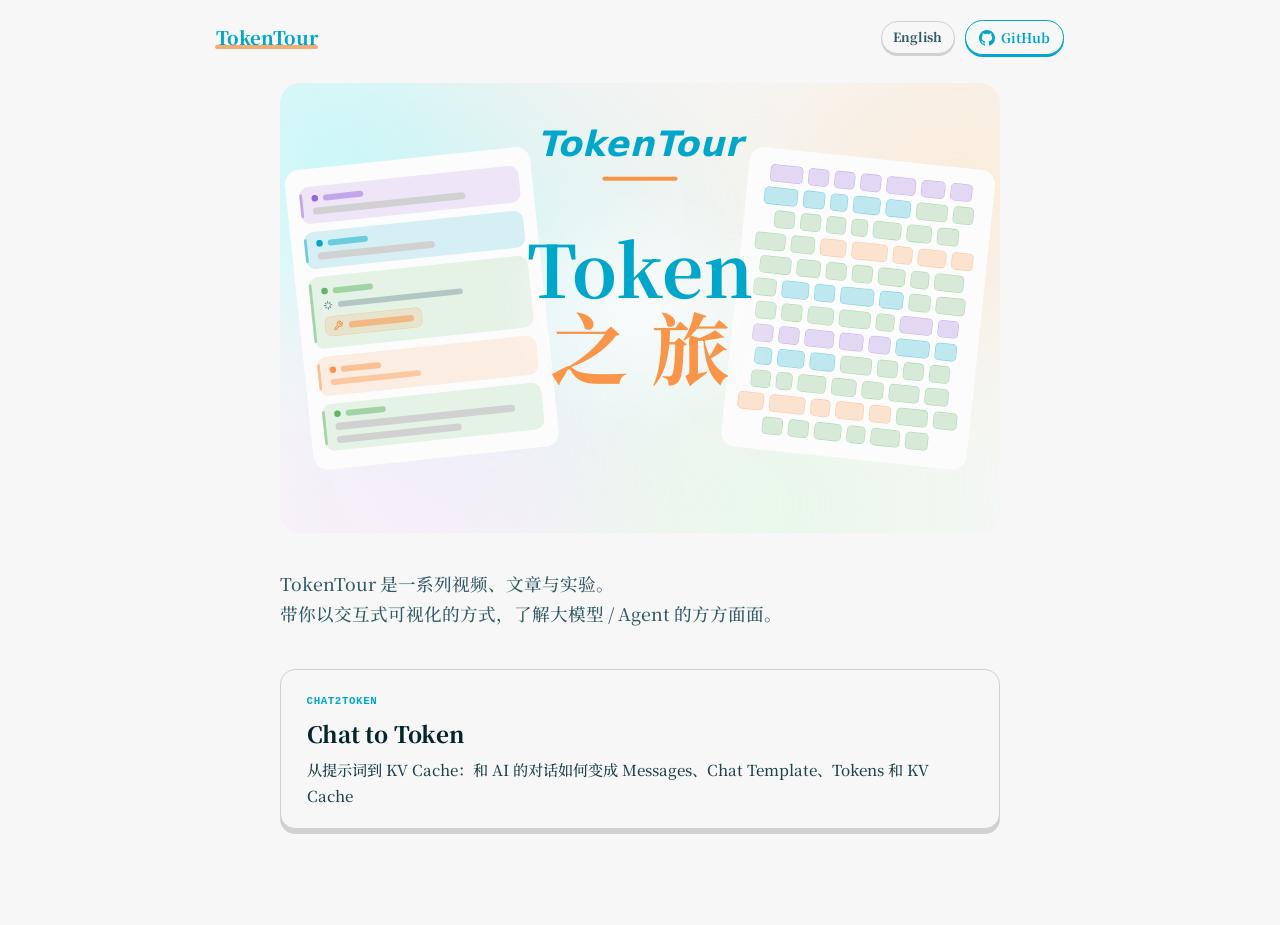
==== commit 5c800a49: "deploy: update static site" ====
--- a/zh/index.html
+++ b/zh/index.html
@@ -5,7 +5,7 @@
 <style>.tcard[data-astro-cid-qvmzpehu]{--accent: var(--color-primary-500);--edge: var(--color-rule);--press: 5px;position:relative;isolation:isolate;overflow:hidden;display:flex;flex-direction:column;gap:.45rem;padding:1.45rem 1.6rem 1.3rem;border:1.5px solid var(--color-rule);border-radius:.95rem;background:var(--color-paper);box-shadow:0 var(--press) 0 0 var(--edge);text-decoration:none;transition:transform .15s ease,box-shadow .15s ease,border-color .2s ease}.tcard[data-astro-cid-qvmzpehu]:hover{transform:translateY(-3px);border-color:color-mix(in oklch,var(--accent) 60%,white);--edge: color-mix(in oklch, var(--accent) 32%, white);box-shadow:0 8px 0 0 var(--edge)}.tcard[data-astro-cid-qvmzpehu]:active{transform:translateY(var(--press));box-shadow:0 0 0 0 var(--edge)}.tcard__fog[data-astro-cid-qvmzpehu]{position:absolute;inset:-40%;z-index:0;opacity:0;transition:opacity .4s ease;pointer-events:none;filter:blur(44px);background:radial-gradient(60% 66% at calc(var(--mx, 50%)) calc(var(--my, 50%)),oklch(.94 .085 350 / .66),transparent 80%),radial-gradient(64% 70% at calc(100% - var(--mx, 50%) * .7) calc(var(--my, 50%) * .6 + 6%),oklch(.95 .08 58 / .62),transparent 80%),radial-gradient(66% 72% at calc(var(--mx, 50%) * .6 + 12%) calc(100% - var(--my, 50%) * .7),oklch(.93 .095 295 / .64),transparent 80%),radial-gradient(62% 68% at calc(100% - var(--mx, 50%) * .5) calc(100% - var(--my, 50%) * .55),oklch(.94 .08 240 / .58),transparent 80%),radial-gradient(70% 76% at calc(var(--mx, 50%) * .45 + 28%) calc(var(--my, 50%) * .45 + 26%),oklch(.95 .07 175 / .5),transparent 84%)}.tcard[data-astro-cid-qvmzpehu]:hover .tcard__fog[data-astro-cid-qvmzpehu]{opacity:1}.tcard[data-astro-cid-qvmzpehu]>[data-astro-cid-qvmzpehu]:not(.tcard__fog){position:relative;z-index:1}.tcard__eyebrow[data-astro-cid-qvmzpehu]{font-family:var(--font-mono);font-size:.68rem;font-weight:700;letter-spacing:.05em;text-transform:uppercase;color:var(--accent)}.tcard__title[data-astro-cid-qvmzpehu]{font-size:1.4rem;font-weight:800;letter-spacing:-.01em;color:var(--color-ink)}.tcard__sub[data-astro-cid-qvmzpehu]{font-size:.95rem;font-weight:600;color:var(--color-ink)}.tcard__desc[data-astro-cid-qvmzpehu]{font-size:.95rem;line-height:1.65;color:color-mix(in oklch,var(--color-ink-soft) 55%,var(--color-ink))}.tcard__go[data-astro-cid-qvmzpehu]{margin-top:.4rem;font-size:.85rem;font-weight:700;color:var(--accent)}.tcard__arrow[data-astro-cid-qvmzpehu]{display:inline-block;transition:transform .18s ease}.tcard[data-astro-cid-qvmzpehu]:hover .tcard__arrow[data-astro-cid-qvmzpehu]{transform:translate(3px)}
 .home[data-astro-cid-ju6urtpp]{padding-top:.5rem}.home__lede[data-astro-cid-ju6urtpp]{margin:2.25rem 0 2.5rem;max-width:36rem;font-size:1.1rem;line-height:1.7;color:var(--color-ink-soft)}.home__grid[data-astro-cid-ju6urtpp]{display:grid;grid-template-columns:repeat(auto-fit,minmax(17rem,1fr));gap:1.1rem}
 </style></head> <body class="min-h-screen">  <header class="site-bar" data-astro-cid-3ef6ksr2> <a class="site-brand" href="/" data-astro-cid-3ef6ksr2>TokenTour</a> <nav class="site-actions" aria-label="Site links" data-astro-cid-3ef6ksr2> <a class="site-lang" href="/" aria-label="Switch to English" data-astro-cid-3ef6ksr2> English </a> <a class="site-gh" href="https://github.com/flwfdd/TokenTour" target="_blank" rel="noopener" data-astro-cid-3ef6ksr2> <svg viewBox="0 0 16 16" width="16" height="16" fill="currentColor" aria-hidden="true" data-astro-cid-3ef6ksr2> <path d="M8 0C3.58 0 0 3.58 0 8c0 3.54 2.29 6.53 5.47 7.59.4.07.55-.17.55-.38 0-.19-.01-.82-.01-1.49-2.01.37-2.53-.49-2.69-.94-.09-.23-.48-.94-.82-1.13-.28-.15-.68-.52-.01-.53.63-.01 1.08.58 1.23.82.72 1.21 1.87.87 2.33.66.07-.52.28-.87.51-1.07-1.78-.2-3.64-.89-3.64-3.95 0-.87.31-1.59.82-2.15-.08-.2-.36-1.02.08-2.12 0 0 .67-.21 2.2.82.64-.18 1.32-.27 2-.27.68 0 1.36.09 2 .27 1.53-1.04 2.2-.82 2.2-.82.44 1.1.16 1.92.08 2.12.51.56.82 1.27.82 2.15 0 3.07-1.87 3.75-3.65 3.95.29.25.54.73.54 1.48 0 1.07-.01 1.93-.01 2.2 0 .21.15.46.55.38A8.01 8.01 0 0016 8c0-4.42-3.58-8-8-8z" data-astro-cid-3ef6ksr2></path> </svg> <span data-astro-cid-3ef6ksr2>GitHub</span> </a> </nav> </header> <main class="column home" data-astro-cid-ju6urtpp> <section class="cover" aria-label="TokenTour 封面" data-astro-cid-ry7qtlxd> <div class="cover__fog" data-cover-fog data-astro-cid-ry7qtlxd></div> <div class="cover__stage" data-astro-cid-ry7qtlxd>  <div class="cover__card-pos cover__card-pos--left" data-astro-cid-ry7qtlxd> <div class="ch-card" data-astro-cid-ry7qtlxd>  <div class="ch-role" style="min-height:68px;background:color-mix(in oklch, oklch(0.62 0.17 300) 15%, transparent)" data-astro-cid-ry7qtlxd> <span class="ch-rail" style="background:oklch(0.62 0.17 300)" data-astro-cid-ry7qtlxd></span> <div class="ch-head" data-astro-cid-ry7qtlxd> <span class="ch-dot" style="background:oklch(0.62 0.17 300)" data-astro-cid-ry7qtlxd></span> <span class="ch-bar" style="width:74px;height:11px;background:color-mix(in oklch, oklch(0.62 0.17 300) 50%, transparent)" data-astro-cid-ry7qtlxd></span> </div> <span class="ch-bar" style="width:78%;background:oklch(0.86 0 0)" data-astro-cid-ry7qtlxd></span> </div>  <div class="ch-role" style="min-height:68px;background:color-mix(in oklch, oklch(0.67 0.13 218) 15%, transparent)" data-astro-cid-ry7qtlxd> <span class="ch-rail" style="background:oklch(0.67 0.13 218)" data-astro-cid-ry7qtlxd></span> <div class="ch-head" data-astro-cid-ry7qtlxd> <span class="ch-dot" style="background:oklch(0.67 0.13 218)" data-astro-cid-ry7qtlxd></span> <span class="ch-bar" style="width:74px;height:11px;background:color-mix(in oklch, oklch(0.67 0.13 218) 50%, transparent)" data-astro-cid-ry7qtlxd></span> </div> <span class="ch-bar" style="width:60%;background:oklch(0.86 0 0)" data-astro-cid-ry7qtlxd></span> </div>  <div class="ch-role" style="min-height:132px;background:color-mix(in oklch, oklch(0.7 0.14 145) 15%, transparent)" data-astro-cid-ry7qtlxd> <span class="ch-rail" style="background:oklch(0.7 0.14 145)" data-astro-cid-ry7qtlxd></span> <div class="ch-head" data-astro-cid-ry7qtlxd> <span class="ch-dot" style="background:oklch(0.7 0.14 145)" data-astro-cid-ry7qtlxd></span> <span class="ch-bar" style="width:74px;height:11px;background:color-mix(in oklch, oklch(0.7 0.14 145) 50%, transparent)" data-astro-cid-ry7qtlxd></span> </div> <div class="ch-head" data-astro-cid-ry7qtlxd> <svg class="ch-icon" viewBox="0 0 24 24" fill="none" stroke="oklch(0.6 0.04 218)" stroke-width="2.4" stroke-linecap="round" stroke-linejoin="round" data-astro-cid-ry7qtlxd><path d="M12 3v4 M12 17v4 M3 12h4 M17 12h4 M6.3 6.3l2.1 2.1 M15.6 15.6l2.1 2.1 M17.7 6.3l-2.1 2.1 M8.4 15.6l-2.1 2.1" data-astro-cid-ry7qtlxd></path></svg> <span class="ch-bar" style="width:64%;height:11px;background:color-mix(in oklch, oklch(0.6 0.04 218) 40%, transparent)" data-astro-cid-ry7qtlxd></span> </div> <div class="ch-tool" style="background:color-mix(in oklch, oklch(0.76 0.15 55) 16%, transparent);border:1.5px solid color-mix(in oklch, oklch(0.76 0.15 55) 32%, transparent)" data-astro-cid-ry7qtlxd> <svg class="ch-icon" viewBox="0 0 24 24" fill="none" stroke="oklch(0.76 0.15 55)" stroke-width="2.4" stroke-linecap="round" stroke-linejoin="round" data-astro-cid-ry7qtlxd><path d="M14.7 6.3a1 1 0 0 0 0 1.4l1.6 1.6a1 1 0 0 0 1.4 0l3.77-3.77a6 6 0 0 1-7.94 7.94l-6.91 6.91a2.12 2.12 0 0 1-3-3l6.91-6.91a6 6 0 0 1 7.94-7.94l-3.76 3.76z" data-astro-cid-ry7qtlxd></path></svg> <span class="ch-bar" style="width:120px;height:12px;background:color-mix(in oklch, oklch(0.76 0.15 55) 55%, transparent)" data-astro-cid-ry7qtlxd></span> </div> </div>  <div class="ch-role" style="min-height:72px;background:color-mix(in oklch, oklch(0.76 0.15 55) 15%, transparent)" data-astro-cid-ry7qtlxd> <span class="ch-rail" style="background:oklch(0.76 0.15 55)" data-astro-cid-ry7qtlxd></span> <div class="ch-head" data-astro-cid-ry7qtlxd> <span class="ch-dot" style="background:oklch(0.76 0.15 55)" data-astro-cid-ry7qtlxd></span> <span class="ch-bar" style="width:74px;height:11px;background:color-mix(in oklch, oklch(0.76 0.15 55) 50%, transparent)" data-astro-cid-ry7qtlxd></span> </div> <span class="ch-bar" style="width:46%;height:11px;background:color-mix(in oklch, oklch(0.76 0.15 55) 42%, transparent)" data-astro-cid-ry7qtlxd></span> </div>  <div class="ch-role" style="min-height:86px;background:color-mix(in oklch, oklch(0.7 0.14 145) 15%, transparent)" data-astro-cid-ry7qtlxd> <span class="ch-rail" style="background:oklch(0.7 0.14 145)" data-astro-cid-ry7qtlxd></span> <div class="ch-head" data-astro-cid-ry7qtlxd> <span class="ch-dot" style="background:oklch(0.7 0.14 145)" data-astro-cid-ry7qtlxd></span> <span class="ch-bar" style="width:74px;height:11px;background:color-mix(in oklch, oklch(0.7 0.14 145) 50%, transparent)" data-astro-cid-ry7qtlxd></span> </div> <span class="ch-bar" style="width:92%;background:oklch(0.86 0 0)" data-astro-cid-ry7qtlxd></span> <span class="ch-bar" style="width:64%;background:oklch(0.86 0 0)" data-astro-cid-ry7qtlxd></span> </div> </div> </div>  <div class="cover__card-pos cover__card-pos--right" data-astro-cid-ry7qtlxd> <div class="tk-card" data-astro-cid-ry7qtlxd> <span class="tk-block" style="width:60px;background:color-mix(in oklch, oklch(0.62 0.17 300) 24%, transparent);border:1.5px solid color-mix(in oklch, oklch(0.62 0.17 300) 42%, transparent)" data-astro-cid-ry7qtlxd></span><span class="tk-block" style="width:38px;background:color-mix(in oklch, oklch(0.62 0.17 300) 24%, transparent);border:1.5px solid color-mix(in oklch, oklch(0.62 0.17 300) 42%, transparent)" data-astro-cid-ry7qtlxd></span><span class="tk-block" style="width:38px;background:color-mix(in oklch, oklch(0.62 0.17 300) 24%, transparent);border:1.5px solid color-mix(in oklch, oklch(0.62 0.17 300) 42%, transparent)" data-astro-cid-ry7qtlxd></span><span class="tk-block" style="width:38px;background:color-mix(in oklch, oklch(0.62 0.17 300) 24%, transparent);border:1.5px solid color-mix(in oklch, oklch(0.62 0.17 300) 42%, transparent)" data-astro-cid-ry7qtlxd></span><span class="tk-block" style="width:54px;background:color-mix(in oklch, oklch(0.62 0.17 300) 24%, transparent);border:1.5px solid color-mix(in oklch, oklch(0.62 0.17 300) 42%, transparent)" data-astro-cid-ry7qtlxd></span><span class="tk-block" style="width:44px;background:color-mix(in oklch, oklch(0.62 0.17 300) 24%, transparent);border:1.5px solid color-mix(in oklch, oklch(0.62 0.17 300) 42%, transparent)" data-astro-cid-ry7qtlxd></span><span class="tk-block" style="width:40px;background:color-mix(in oklch, oklch(0.62 0.17 300) 24%, transparent);border:1.5px solid color-mix(in oklch, oklch(0.62 0.17 300) 42%, transparent)" data-astro-cid-ry7qtlxd></span><span class="tk-block" style="width:62px;background:color-mix(in oklch, oklch(0.67 0.13 218) 24%, transparent);border:1.5px solid color-mix(in oklch, oklch(0.67 0.13 218) 42%, transparent)" data-astro-cid-ry7qtlxd></span><span class="tk-block" style="width:40px;background:color-mix(in oklch, oklch(0.67 0.13 218) 24%, transparent);border:1.5px solid color-mix(in oklch, oklch(0.67 0.13 218) 42%, transparent)" data-astro-cid-ry7qtlxd></span><span class="tk-block" style="width:32px;background:color-mix(in oklch, oklch(0.67 0.13 218) 24%, transparent);border:1.5px solid color-mix(in oklch, oklch(0.67 0.13 218) 42%, transparent)" data-astro-cid-ry7qtlxd></span><span class="tk-block" style="width:50px;background:color-mix(in oklch, oklch(0.67 0.13 218) 24%, transparent);border:1.5px solid color-mix(in oklch, oklch(0.67 0.13 218) 42%, transparent)" data-astro-cid-ry7qtlxd></span><span class="tk-block" style="width:46px;background:color-mix(in oklch, oklch(0.67 0.13 218) 24%, transparent);border:1.5px solid color-mix(in oklch, oklch(0.67 0.13 218) 42%, transparent)" data-astro-cid-ry7qtlxd></span><span class="tk-block" style="width:58px;background:color-mix(in oklch, oklch(0.7 0.14 145) 24%, transparent);border:1.5px solid color-mix(in oklch, oklch(0.7 0.14 145) 42%, transparent)" data-astro-cid-ry7qtlxd></span><span class="tk-block" style="width:38px;background:color-mix(in oklch, oklch(0.7 0.14 145) 24%, transparent);border:1.5px solid color-mix(in oklch, oklch(0.7 0.14 145) 42%, transparent)" data-astro-cid-ry7qtlxd></span><span class="tk-block" style="width:38px;background:color-mix(in oklch, oklch(0.7 0.14 145) 24%, transparent);border:1.5px solid color-mix(in oklch, oklch(0.7 0.14 145) 42%, transparent)" data-astro-cid-ry7qtlxd></span><span class="tk-block" style="width:38px;background:color-mix(in oklch, oklch(0.7 0.14 145) 24%, transparent);border:1.5px solid color-mix(in oklch, oklch(0.7 0.14 145) 42%, transparent)" data-astro-cid-ry7qtlxd></span><span class="tk-block" style="width:36px;background:color-mix(in oklch, oklch(0.7 0.14 145) 24%, transparent);border:1.5px solid color-mix(in oklch, oklch(0.7 0.14 145) 42%, transparent)" data-astro-cid-ry7qtlxd></span><span class="tk-block" style="width:30px;background:color-mix(in oklch, oklch(0.7 0.14 145) 24%, transparent);border:1.5px solid color-mix(in oklch, oklch(0.7 0.14 145) 42%, transparent)" data-astro-cid-ry7qtlxd></span><span class="tk-block" style="width:52px;background:color-mix(in oklch, oklch(0.7 0.14 145) 24%, transparent);border:1.5px solid color-mix(in oklch, oklch(0.7 0.14 145) 42%, transparent)" data-astro-cid-ry7qtlxd></span><span class="tk-block" style="width:46px;background:color-mix(in oklch, oklch(0.7 0.14 145) 24%, transparent);border:1.5px solid color-mix(in oklch, oklch(0.7 0.14 145) 42%, transparent)" data-astro-cid-ry7qtlxd></span><span class="tk-block" style="width:40px;background:color-mix(in oklch, oklch(0.7 0.14 145) 24%, transparent);border:1.5px solid color-mix(in oklch, oklch(0.7 0.14 145) 42%, transparent)" data-astro-cid-ry7qtlxd></span><span class="tk-block" style="width:56px;background:color-mix(in oklch, oklch(0.7 0.14 145) 24%, transparent);border:1.5px solid color-mix(in oklch, oklch(0.7 0.14 145) 42%, transparent)" data-astro-cid-ry7qtlxd></span><span class="tk-block" style="width:44px;background:color-mix(in oklch, oklch(0.7 0.14 145) 24%, transparent);border:1.5px solid color-mix(in oklch, oklch(0.7 0.14 145) 42%, transparent)" data-astro-cid-ry7qtlxd></span><span class="tk-block" style="width:48px;background:color-mix(in oklch, oklch(0.76 0.15 55) 24%, transparent);border:1.5px solid color-mix(in oklch, oklch(0.76 0.15 55) 42%, transparent)" data-astro-cid-ry7qtlxd></span><span class="tk-block" style="width:66px;background:color-mix(in oklch, oklch(0.76 0.15 55) 24%, transparent);border:1.5px solid color-mix(in oklch, oklch(0.76 0.15 55) 42%, transparent)" data-astro-cid-ry7qtlxd></span><span class="tk-block" style="width:36px;background:color-mix(in oklch, oklch(0.76 0.15 55) 24%, transparent);border:1.5px solid color-mix(in oklch, oklch(0.76 0.15 55) 42%, transparent)" data-astro-cid-ry7qtlxd></span><span class="tk-block" style="width:52px;background:color-mix(in oklch, oklch(0.76 0.15 55) 24%, transparent);border:1.5px solid color-mix(in oklch, oklch(0.76 0.15 55) 42%, transparent)" data-astro-cid-ry7qtlxd></span><span class="tk-block" style="width:40px;background:color-mix(in oklch, oklch(0.76 0.15 55) 24%, transparent);border:1.5px solid color-mix(in oklch, oklch(0.76 0.15 55) 42%, transparent)" data-astro-cid-ry7qtlxd></span><span class="tk-block" style="width:58px;background:color-mix(in oklch, oklch(0.7 0.14 145) 24%, transparent);border:1.5px solid color-mix(in oklch, oklch(0.7 0.14 145) 42%, transparent)" data-astro-cid-ry7qtlxd></span><span class="tk-block" style="width:44px;background:color-mix(in oklch, oklch(0.7 0.14 145) 24%, transparent);border:1.5px solid color-mix(in oklch, oklch(0.7 0.14 145) 42%, transparent)" data-astro-cid-ry7qtlxd></span><span class="tk-block" style="width:38px;background:color-mix(in oklch, oklch(0.7 0.14 145) 24%, transparent);border:1.5px solid color-mix(in oklch, oklch(0.7 0.14 145) 42%, transparent)" data-astro-cid-ry7qtlxd></span><span class="tk-block" style="width:38px;background:color-mix(in oklch, oklch(0.7 0.14 145) 24%, transparent);border:1.5px solid color-mix(in oklch, oklch(0.7 0.14 145) 42%, transparent)" data-astro-cid-ry7qtlxd></span><span class="tk-block" style="width:50px;background:color-mix(in oklch, oklch(0.7 0.14 145) 24%, transparent);border:1.5px solid color-mix(in oklch, oklch(0.7 0.14 145) 42%, transparent)" data-astro-cid-ry7qtlxd></span><span class="tk-block" style="width:34px;background:color-mix(in oklch, oklch(0.7 0.14 145) 24%, transparent);border:1.5px solid color-mix(in oklch, oklch(0.7 0.14 145) 42%, transparent)" data-astro-cid-ry7qtlxd></span><span class="tk-block" style="width:54px;background:color-mix(in oklch, oklch(0.7 0.14 145) 24%, transparent);border:1.5px solid color-mix(in oklch, oklch(0.7 0.14 145) 42%, transparent)" data-astro-cid-ry7qtlxd></span><span class="tk-block" style="width:42px;background:color-mix(in oklch, oklch(0.7 0.14 145) 24%, transparent);border:1.5px solid color-mix(in oklch, oklch(0.7 0.14 145) 42%, transparent)" data-astro-cid-ry7qtlxd></span><span class="tk-block" style="width:50px;background:color-mix(in oklch, oklch(0.67 0.13 218) 24%, transparent);border:1.5px solid color-mix(in oklch, oklch(0.67 0.13 218) 42%, transparent)" data-astro-cid-ry7qtlxd></span><span class="tk-block" style="width:38px;background:color-mix(in oklch, oklch(0.67 0.13 218) 24%, transparent);border:1.5px solid color-mix(in oklch, oklch(0.67 0.13 218) 42%, transparent)" data-astro-cid-ry7qtlxd></span><span class="tk-block" style="width:62px;background:color-mix(in oklch, oklch(0.67 0.13 218) 24%, transparent);border:1.5px solid color-mix(in oklch, oklch(0.67 0.13 218) 42%, transparent)" data-astro-cid-ry7qtlxd></span><span class="tk-block" style="width:44px;background:color-mix(in oklch, oklch(0.67 0.13 218) 24%, transparent);border:1.5px solid color-mix(in oklch, oklch(0.67 0.13 218) 42%, transparent)" data-astro-cid-ry7qtlxd></span><span class="tk-block" style="width:40px;background:color-mix(in oklch, oklch(0.7 0.14 145) 24%, transparent);border:1.5px solid color-mix(in oklch, oklch(0.7 0.14 145) 42%, transparent)" data-astro-cid-ry7qtlxd></span><span class="tk-block" style="width:54px;background:color-mix(in oklch, oklch(0.7 0.14 145) 24%, transparent);border:1.5px solid color-mix(in oklch, oklch(0.7 0.14 145) 42%, transparent)" data-astro-cid-ry7qtlxd></span><span class="tk-block" style="width:38px;background:color-mix(in oklch, oklch(0.7 0.14 145) 24%, transparent);border:1.5px solid color-mix(in oklch, oklch(0.7 0.14 145) 42%, transparent)" data-astro-cid-ry7qtlxd></span><span class="tk-block" style="width:38px;background:color-mix(in oklch, oklch(0.7 0.14 145) 24%, transparent);border:1.5px solid color-mix(in oklch, oklch(0.7 0.14 145) 42%, transparent)" data-astro-cid-ry7qtlxd></span><span class="tk-block" style="width:48px;background:color-mix(in oklch, oklch(0.7 0.14 145) 24%, transparent);border:1.5px solid color-mix(in oklch, oklch(0.7 0.14 145) 42%, transparent)" data-astro-cid-ry7qtlxd></span><span class="tk-block" style="width:58px;background:color-mix(in oklch, oklch(0.7 0.14 145) 24%, transparent);border:1.5px solid color-mix(in oklch, oklch(0.7 0.14 145) 42%, transparent)" data-astro-cid-ry7qtlxd></span><span class="tk-block" style="width:34px;background:color-mix(in oklch, oklch(0.7 0.14 145) 24%, transparent);border:1.5px solid color-mix(in oklch, oklch(0.7 0.14 145) 42%, transparent)" data-astro-cid-ry7qtlxd></span><span class="tk-block" style="width:60px;background:color-mix(in oklch, oklch(0.62 0.17 300) 24%, transparent);border:1.5px solid color-mix(in oklch, oklch(0.62 0.17 300) 42%, transparent)" data-astro-cid-ry7qtlxd></span><span class="tk-block" style="width:38px;background:color-mix(in oklch, oklch(0.62 0.17 300) 24%, transparent);border:1.5px solid color-mix(in oklch, oklch(0.62 0.17 300) 42%, transparent)" data-astro-cid-ry7qtlxd></span><span class="tk-block" style="width:38px;background:color-mix(in oklch, oklch(0.62 0.17 300) 24%, transparent);border:1.5px solid color-mix(in oklch, oklch(0.62 0.17 300) 42%, transparent)" data-astro-cid-ry7qtlxd></span><span class="tk-block" style="width:38px;background:color-mix(in oklch, oklch(0.62 0.17 300) 24%, transparent);border:1.5px solid color-mix(in oklch, oklch(0.62 0.17 300) 42%, transparent)" data-astro-cid-ry7qtlxd></span><span class="tk-block" style="width:54px;background:color-mix(in oklch, oklch(0.62 0.17 300) 24%, transparent);border:1.5px solid color-mix(in oklch, oklch(0.62 0.17 300) 42%, transparent)" data-astro-cid-ry7qtlxd></span><span class="tk-block" style="width:44px;background:color-mix(in oklch, oklch(0.62 0.17 300) 24%, transparent);border:1.5px solid color-mix(in oklch, oklch(0.62 0.17 300) 42%, transparent)" data-astro-cid-ry7qtlxd></span><span class="tk-block" style="width:40px;background:color-mix(in oklch, oklch(0.62 0.17 300) 24%, transparent);border:1.5px solid color-mix(in oklch, oklch(0.62 0.17 300) 42%, transparent)" data-astro-cid-ry7qtlxd></span><span class="tk-block" style="width:62px;background:color-mix(in oklch, oklch(0.67 0.13 218) 24%, transparent);border:1.5px solid color-mix(in oklch, oklch(0.67 0.13 218) 42%, transparent)" data-astro-cid-ry7qtlxd></span><span class="tk-block" style="width:40px;background:color-mix(in oklch, oklch(0.67 0.13 218) 24%, transparent);border:1.5px solid color-mix(in oklch, oklch(0.67 0.13 218) 42%, transparent)" data-astro-cid-ry7qtlxd></span><span class="tk-block" style="width:32px;background:color-mix(in oklch, oklch(0.67 0.13 218) 24%, transparent);border:1.5px solid color-mix(in oklch, oklch(0.67 0.13 218) 42%, transparent)" data-astro-cid-ry7qtlxd></span><span class="tk-block" style="width:50px;background:color-mix(in oklch, oklch(0.67 0.13 218) 24%, transparent);border:1.5px solid color-mix(in oklch, oklch(0.67 0.13 218) 42%, transparent)" data-astro-cid-ry7qtlxd></span><span class="tk-block" style="width:46px;background:color-mix(in oklch, oklch(0.67 0.13 218) 24%, transparent);border:1.5px solid color-mix(in oklch, oklch(0.67 0.13 218) 42%, transparent)" data-astro-cid-ry7qtlxd></span><span class="tk-block" style="width:58px;background:color-mix(in oklch, oklch(0.7 0.14 145) 24%, transparent);border:1.5px solid color-mix(in oklch, oklch(0.7 0.14 145) 42%, transparent)" data-astro-cid-ry7qtlxd></span><span class="tk-block" style="width:38px;background:color-mix(in oklch, oklch(0.7 0.14 145) 24%, transparent);border:1.5px solid color-mix(in oklch, oklch(0.7 0.14 145) 42%, transparent)" data-astro-cid-ry7qtlxd></span><span class="tk-block" style="width:38px;background:color-mix(in oklch, oklch(0.7 0.14 145) 24%, transparent);border:1.5px solid color-mix(in oklch, oklch(0.7 0.14 145) 42%, transparent)" data-astro-cid-ry7qtlxd></span><span class="tk-block" style="width:38px;background:color-mix(in oklch, oklch(0.7 0.14 145) 24%, transparent);border:1.5px solid color-mix(in oklch, oklch(0.7 0.14 145) 42%, transparent)" data-astro-cid-ry7qtlxd></span><span class="tk-block" style="width:36px;background:color-mix(in oklch, oklch(0.7 0.14 145) 24%, transparent);border:1.5px solid color-mix(in oklch, oklch(0.7 0.14 145) 42%, transparent)" data-astro-cid-ry7qtlxd></span><span class="tk-block" style="width:30px;background:color-mix(in oklch, oklch(0.7 0.14 145) 24%, transparent);border:1.5px solid color-mix(in oklch, oklch(0.7 0.14 145) 42%, transparent)" data-astro-cid-ry7qtlxd></span><span class="tk-block" style="width:52px;background:color-mix(in oklch, oklch(0.7 0.14 145) 24%, transparent);border:1.5px solid color-mix(in oklch, oklch(0.7 0.14 145) 42%, transparent)" data-astro-cid-ry7qtlxd></span><span class="tk-block" style="width:46px;background:color-mix(in oklch, oklch(0.7 0.14 145) 24%, transparent);border:1.5px solid color-mix(in oklch, oklch(0.7 0.14 145) 42%, transparent)" data-astro-cid-ry7qtlxd></span><span class="tk-block" style="width:40px;background:color-mix(in oklch, oklch(0.7 0.14 145) 24%, transparent);border:1.5px solid color-mix(in oklch, oklch(0.7 0.14 145) 42%, transparent)" data-astro-cid-ry7qtlxd></span><span class="tk-block" style="width:56px;background:color-mix(in oklch, oklch(0.7 0.14 145) 24%, transparent);border:1.5px solid color-mix(in oklch, oklch(0.7 0.14 145) 42%, transparent)" data-astro-cid-ry7qtlxd></span><span class="tk-block" style="width:44px;background:color-mix(in oklch, oklch(0.7 0.14 145) 24%, transparent);border:1.5px solid color-mix(in oklch, oklch(0.7 0.14 145) 42%, transparent)" data-astro-cid-ry7qtlxd></span><span class="tk-block" style="width:48px;background:color-mix(in oklch, oklch(0.76 0.15 55) 24%, transparent);border:1.5px solid color-mix(in oklch, oklch(0.76 0.15 55) 42%, transparent)" data-astro-cid-ry7qtlxd></span><span class="tk-block" style="width:66px;background:color-mix(in oklch, oklch(0.76 0.15 55) 24%, transparent);border:1.5px solid color-mix(in oklch, oklch(0.76 0.15 55) 42%, transparent)" data-astro-cid-ry7qtlxd></span><span class="tk-block" style="width:36px;background:color-mix(in oklch, oklch(0.76 0.15 55) 24%, transparent);border:1.5px solid color-mix(in oklch, oklch(0.76 0.15 55) 42%, transparent)" data-astro-cid-ry7qtlxd></span><span class="tk-block" style="width:52px;background:color-mix(in oklch, oklch(0.76 0.15 55) 24%, transparent);border:1.5px solid color-mix(in oklch, oklch(0.76 0.15 55) 42%, transparent)" data-astro-cid-ry7qtlxd></span><span class="tk-block" style="width:40px;background:color-mix(in oklch, oklch(0.76 0.15 55) 24%, transparent);border:1.5px solid color-mix(in oklch, oklch(0.76 0.15 55) 42%, transparent)" data-astro-cid-ry7qtlxd></span><span class="tk-block" style="width:58px;background:color-mix(in oklch, oklch(0.7 0.14 145) 24%, transparent);border:1.5px solid color-mix(in oklch, oklch(0.7 0.14 145) 42%, transparent)" data-astro-cid-ry7qtlxd></span><span class="tk-block" style="width:44px;background:color-mix(in oklch, oklch(0.7 0.14 145) 24%, transparent);border:1.5px solid color-mix(in oklch, oklch(0.7 0.14 145) 42%, transparent)" data-astro-cid-ry7qtlxd></span><span class="tk-block" style="width:38px;background:color-mix(in oklch, oklch(0.7 0.14 145) 24%, transparent);border:1.5px solid color-mix(in oklch, oklch(0.7 0.14 145) 42%, transparent)" data-astro-cid-ry7qtlxd></span><span class="tk-block" style="width:38px;background:color-mix(in oklch, oklch(0.7 0.14 145) 24%, transparent);border:1.5px solid color-mix(in oklch, oklch(0.7 0.14 145) 42%, transparent)" data-astro-cid-ry7qtlxd></span><span class="tk-block" style="width:50px;background:color-mix(in oklch, oklch(0.7 0.14 145) 24%, transparent);border:1.5px solid color-mix(in oklch, oklch(0.7 0.14 145) 42%, transparent)" data-astro-cid-ry7qtlxd></span><span class="tk-block" style="width:34px;background:color-mix(in oklch, oklch(0.7 0.14 145) 24%, transparent);border:1.5px solid color-mix(in oklch, oklch(0.7 0.14 145) 42%, transparent)" data-astro-cid-ry7qtlxd></span><span class="tk-block" style="width:54px;background:color-mix(in oklch, oklch(0.7 0.14 145) 24%, transparent);border:1.5px solid color-mix(in oklch, oklch(0.7 0.14 145) 42%, transparent)" data-astro-cid-ry7qtlxd></span><span class="tk-block" style="width:42px;background:color-mix(in oklch, oklch(0.7 0.14 145) 24%, transparent);border:1.5px solid color-mix(in oklch, oklch(0.7 0.14 145) 42%, transparent)" data-astro-cid-ry7qtlxd></span> </div> </div>  <div class="cover__eyebrow" data-astro-cid-ry7qtlxd> <div class="cover__brand" data-astro-cid-ry7qtlxd>TokenTour</div> <div class="cover__brand-rule" data-astro-cid-ry7qtlxd></div> </div>  <div class="cover__center" data-astro-cid-ry7qtlxd> <div class="cover__glow" data-astro-cid-ry7qtlxd></div> <div class="cover__title" data-astro-cid-ry7qtlxd> <div class="cover__title-line cover__title-line--hero cover__title-line--primary" data-astro-cid-ry7qtlxd> Token </div><div class="cover__title-line cover__title-line--lead cover__title-line--accent" data-astro-cid-ry7qtlxd> 之旅 </div> </div> </div> </div> </section>  <script type="module">function u(){const t=document.querySelector("[data-cover-fog]");if(!t||t.dataset.fogInit)return;t.dataset.fogInit="1";const s=t.closest(".cover"),i=s?.querySelector(".cover__stage");if(s&&i){const e=()=>{i.style.setProperty("--cover-scale",String(s.clientWidth/1320))};e(),new ResizeObserver(e).observe(s)}const m=window.matchMedia("(prefers-reduced-motion: reduce)").matches,o=(e,r,a,v,C,b,y,l,E,I,f)=>{const S=b+l*Math.cos(E*e+f),$=y+l*Math.sin(I*e+f);return`radial-gradient(42% 46% at ${S}% ${$}%, oklch(${a} ${v} ${r} / ${C}), transparent 72%)`},d=e=>[o(e,218,.93,.12,.62,26,32,18,1,1,0),o(e,55,.94,.11,.6,76,28,16,1,2,1.7),o(e,300,.93,.11,.54,30,74,17,2,1,3.1),o(e,145,.94,.1,.5,74,76,19,1,1,4.6),o(e,195,.95,.09,.44,50,50,15,2,2,2.2),o(e,28,.95,.08,.4,50,18,14,1,1,5.4)].join(",");if(m){t.style.background=d(0);return}let n=0;const g=performance.now(),c=e=>{const r=(e-g)/1e3%5,a=2*Math.PI*r/5;t.style.background=d(a),n=requestAnimationFrame(c)};n=requestAnimationFrame(c),new IntersectionObserver(e=>{for(const r of e)r.isIntersecting&&!n?n=requestAnimationFrame(c):!r.isIntersecting&&n&&(cancelAnimationFrame(n),n=0)}).observe(t)}u();document.addEventListener("astro:page-load",u);</script> <p class="home__lede" data-astro-cid-ju6urtpp>
-TokenTour 是一个包含一系列视频、文章、实验的企划。
+TokenTour 是一系列视频、文章与实验。
 <br data-astro-cid-ju6urtpp>
 带你以交互式可视化的方式，了解大模型 / Agent 的方方面面。
-</p> <div class="home__grid" data-astro-cid-ju6urtpp> <a class="tcard" href="/chat2token/zh" data-spotlight style="--accent:var(--color-primary-500)" data-astro-cid-qvmzpehu> <span class="tcard__fog" aria-hidden="true" data-astro-cid-qvmzpehu></span> <span class="tcard__eyebrow" data-astro-cid-qvmzpehu>chat2token</span> <span class="tcard__title" data-astro-cid-qvmzpehu>Chat to Token</span>  <span class="tcard__desc" data-astro-cid-qvmzpehu>从提示词到 KV Cache：和 AI 的对话如何变成 Messages、Chat Template、Token 和 KV Cache</span>  </a>  <script type="module">for(const t of document.querySelectorAll("[data-spotlight]")){let l=0,o=50,n=50;t.addEventListener("pointermove",r=>{const e=t.getBoundingClientRect();o=(r.clientX-e.left)/e.width*100,n=(r.clientY-e.top)/e.height*100,l||(l=requestAnimationFrame(()=>{t.style.setProperty("--mx",`${o}%`),t.style.setProperty("--my",`${n}%`),l=0}))})}</script> </div> </main>  </body></html>+</p> <div class="home__grid" data-astro-cid-ju6urtpp> <a class="tcard" href="/chat2token/zh" data-spotlight style="--accent:var(--color-primary-500)" data-astro-cid-qvmzpehu> <span class="tcard__fog" aria-hidden="true" data-astro-cid-qvmzpehu></span> <span class="tcard__eyebrow" data-astro-cid-qvmzpehu>chat2token</span> <span class="tcard__title" data-astro-cid-qvmzpehu>Chat to Token</span>  <span class="tcard__desc" data-astro-cid-qvmzpehu>从提示词到 KV Cache：和 AI 的对话如何变成 Messages、Chat Template、Tokens 和 KV Cache</span>  </a>  <script type="module">for(const t of document.querySelectorAll("[data-spotlight]")){let l=0,o=50,n=50;t.addEventListener("pointermove",r=>{const e=t.getBoundingClientRect();o=(r.clientX-e.left)/e.width*100,n=(r.clientY-e.top)/e.height*100,l||(l=requestAnimationFrame(()=>{t.style.setProperty("--mx",`${o}%`),t.style.setProperty("--my",`${n}%`),l=0}))})}</script> </div> </main>  </body></html>
